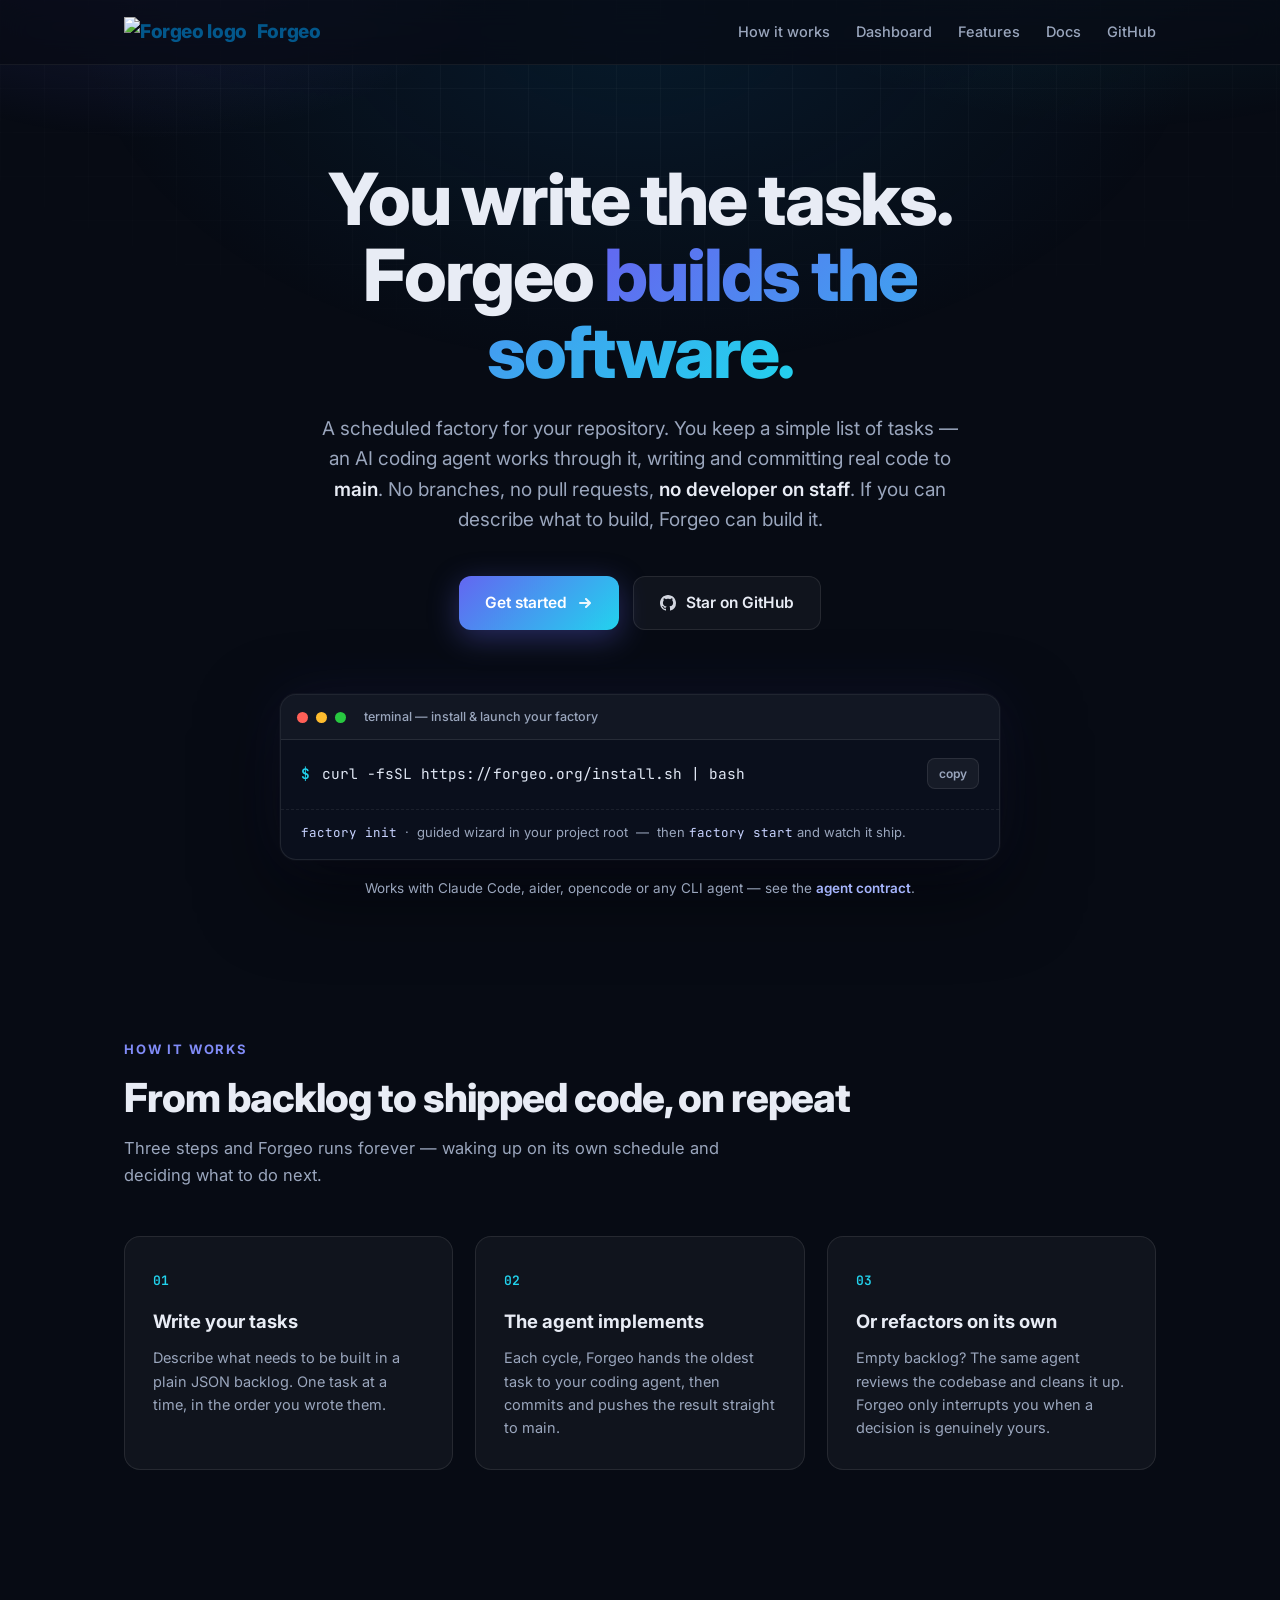
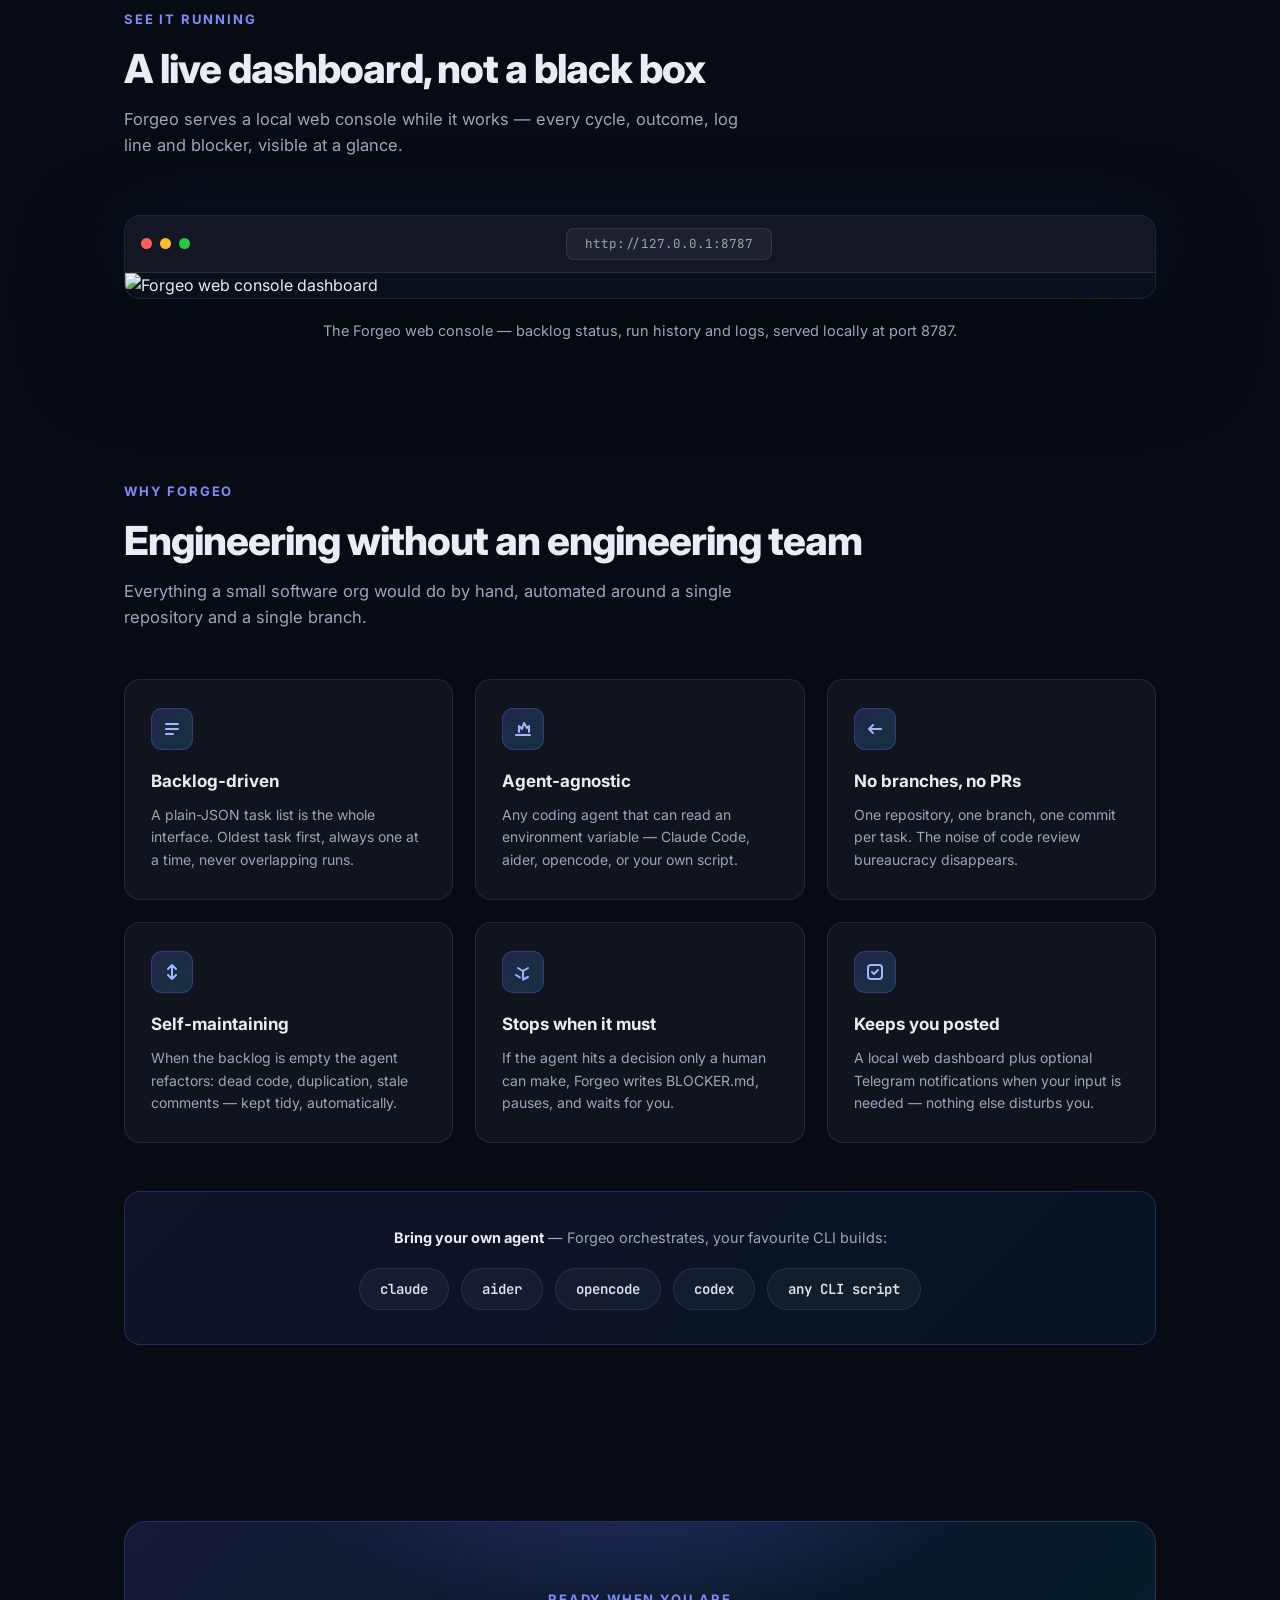
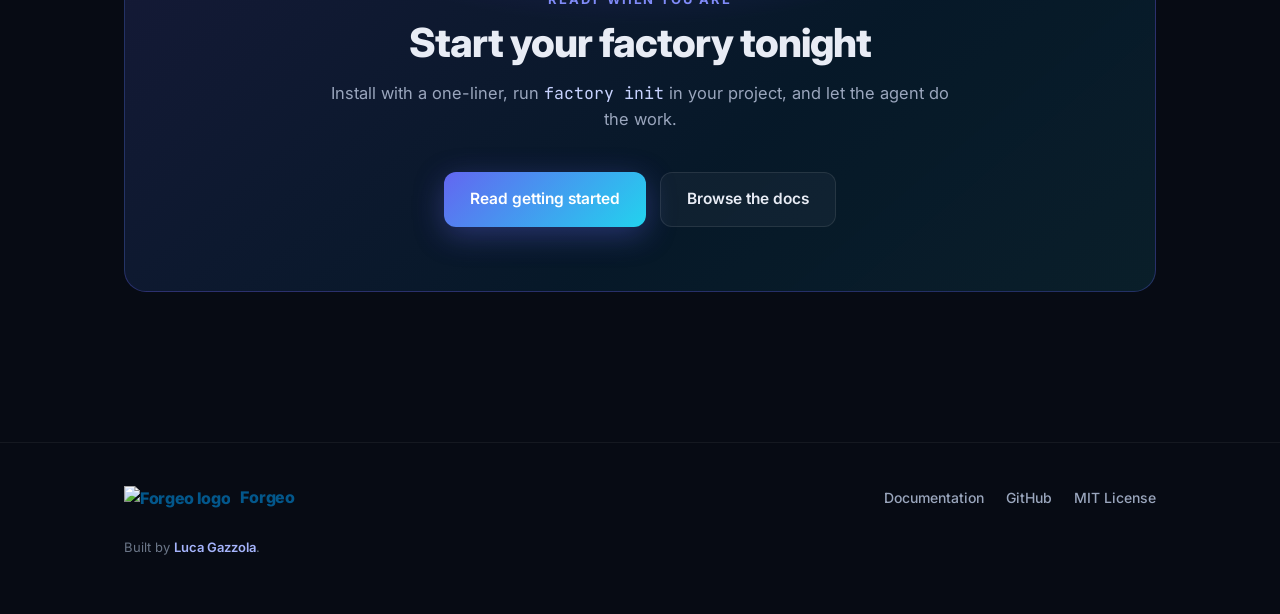
==== www/index.html @ 5b45e640 "www: Add landing page, move docs under /docs/" ====
<!doctype html>
<html lang="en">
<head>
<meta charset="utf-8">
<meta name="viewport" content="width=device-width,initial-scale=1">
<title>Forgeo — The autonomous software factory</title>
<meta name="description" content="Forgeo is an autonomous software factory: write your tasks, and an AI coding agent builds, commits, and ships your software — no development team required.">
<meta property="og:title" content="Forgeo — The autonomous software factory">
<meta property="og:description" content="Turn a backlog into shipped software. An AI agent does the building; Forgeo does the managing. No development team required.">
<meta property="og:type" content="website">
<meta property="og:image" content="/img/console.png">
<link rel="icon" href="/img/logo.png">
<link rel="preconnect" href="https://fonts.googleapis.com">
<link rel="preconnect" href="https://fonts.gstatic.com" crossorigin>
<link href="https://fonts.googleapis.com/css2?family=Inter:wght@400;500;600;700;800&family=JetBrains+Mono:wght@400;600&display=swap" rel="stylesheet">
<style>
  :root {
    --bg: #070b14;
    --bg-soft: #0b1120;
    --panel: rgba(255, 255, 255, 0.04);
    --panel-border: rgba(255, 255, 255, 0.09);
    --text: #e8ecf5;
    --muted: #9aa6bd;
    --accent: #6366f1;
    --accent-2: #22d3ee;
    --accent-3: #085688;
    --gradient: linear-gradient(135deg, #6366f1 0%, #22d3ee 100%);
    --radius: 16px;
    --font: "Inter", -apple-system, "Segoe UI", Roboto, Helvetica, Arial, sans-serif;
    --mono: "JetBrains Mono", ui-monospace, SFMono-Regular, Menlo, Consolas, monospace;
  }
  * { margin: 0; padding: 0; box-sizing: border-box; }
  html { scroll-behavior: smooth; }
  body {
    font-family: var(--font);
    background: var(--bg);
    color: var(--text);
    line-height: 1.6;
    -webkit-font-smoothing: antialiased;
    overflow-x: hidden;
  }
  a { color: inherit; text-decoration: none; }
  .wrap { max-width: 1080px; margin: 0 auto; padding: 0 24px; }

  /* ---------- background ---------- */
  .bg-fixed { position: fixed; inset: 0; z-index: -2; background: var(--bg); }
  .bg-glow { position: fixed; inset: -20% -10% auto; z-index: -1; height: 900px; pointer-events: none;
    background:
      radial-gradient(600px 380px at 18% 8%, rgba(99, 102, 241, 0.22), transparent 65%),
      radial-gradient(700px 420px at 82% 4%, rgba(34, 211, 238, 0.13), transparent 65%),
      radial-gradient(800px 500px at 50% 22%, rgba(8, 86, 136, 0.20), transparent 70%);
  }
  .bg-grid { position: fixed; inset: 0; z-index: -1; pointer-events: none;
    background-image:
      linear-gradient(rgba(255,255,255,0.028) 1px, transparent 1px),
      linear-gradient(90deg, rgba(255,255,255,0.028) 1px, transparent 1px);
    background-size: 44px 44px;
    mask-image: radial-gradient(ellipse 90% 55% at 50% 0%, black 35%, transparent 75%);
  }

  /* ---------- nav ---------- */
  nav { position: sticky; top: 0; z-index: 50; backdrop-filter: blur(14px);
    background: rgba(7, 11, 20, 0.72); border-bottom: 1px solid rgba(255,255,255,0.06); }
  .nav-inner { display: flex; align-items: center; gap: 32px; height: 64px; }
  .brand { display: flex; align-items: center; gap: 10px; font-weight: 800; font-size: 19px; letter-spacing: -0.02em; color: #03578b; }
  .brand .logo { height: 30px; width: auto; display: block; }
  .nav-links { display: flex; gap: 26px; margin-left: auto; }
  .nav-links a { color: var(--muted); font-size: 14.5px; font-weight: 500; transition: color .18s; }
  .nav-links a:hover { color: var(--text); }

  /* ---------- hero ---------- */
  header.hero { padding: 96px 0 40px; text-align: center; }
  h1 { margin: 0 auto; max-width: 860px; font-size: clamp(40px, 6.4vw, 72px); font-weight: 800;
    line-height: 1.06; letter-spacing: -0.03em; }
  .grad { background: var(--gradient); -webkit-background-clip: text; background-clip: text; color: transparent; }
  .lead { margin: 24px auto 0; max-width: 640px; font-size: clamp(16px, 2vw, 19px); color: var(--muted); }
  .lead strong { color: var(--text); font-weight: 600; }
  .cta { margin-top: 40px; display: flex; gap: 14px; justify-content: center; flex-wrap: wrap; }
  .btn { display: inline-flex; align-items: center; gap: 10px; padding: 14px 26px; border-radius: 12px;
    font-size: 15.5px; font-weight: 600; transition: transform .15s, box-shadow .2s, background .2s; }
  .btn-primary { background: var(--gradient); color: #fff; box-shadow: 0 8px 30px rgba(99,102,241,0.35); }
  .btn-primary:hover { transform: translateY(-2px); box-shadow: 0 12px 40px rgba(99,102,241,0.5); }
  .btn-secondary { background: var(--panel); border: 1px solid var(--panel-border); color: var(--text); }
  .btn-secondary:hover { transform: translateY(-2px); background: rgba(255,255,255,0.07); }
  .btn svg { opacity: 0.9; }

  /* ---------- install box ---------- */
  .install { margin: 64px auto 0; max-width: 720px; text-align: left; }
  .term { border-radius: var(--radius); border: 1px solid var(--panel-border); overflow: hidden;
    background: #0a0f1c; box-shadow: 0 30px 80px rgba(0,0,0,0.55), 0 0 0 1px rgba(255,255,255,0.03), 0 0 60px rgba(99,102,241,0.10); }
  .term-bar { display: flex; align-items: center; gap: 8px; padding: 12px 16px; background: rgba(255,255,255,0.03);
    border-bottom: 1px solid var(--panel-border); }
  .dot-x { width: 11px; height: 11px; border-radius: 50%; background: #ff5f57; }
  .dot-y { width: 11px; height: 11px; border-radius: 50%; background: #febc2e; }
  .dot-z { width: 11px; height: 11px; border-radius: 50%; background: #28c840; }
  .term-title { margin-left: 10px; font-size: 12.5px; color: var(--muted); font-weight: 500; }
  .term-body { padding: 18px 20px 20px; }
  .cmd { display: flex; align-items: center; gap: 12px; font-family: var(--mono); font-size: 14.5px; }
  .cmd .prompt { color: var(--accent-2); font-weight: 600; flex: none; }
  .cmd .text { color: #dfe6f3; word-break: break-all; }
  .copy { margin-left: auto; flex: none; border: 1px solid var(--panel-border); background: rgba(255,255,255,0.05);
    color: var(--muted); border-radius: 8px; padding: 7px 11px; cursor: pointer; font-size: 12px; font-weight: 600;
    font-family: var(--font); transition: all .15s; }
  .copy:hover { color: var(--text); background: rgba(255,255,255,0.1); }
  .copy.ok { color: #34d399; border-color: rgba(52,211,153,0.4); }
  .term-foot { padding: 12px 20px 16px; font-size: 13px; color: var(--muted); border-top: 1px dashed rgba(255,255,255,0.07); }
  .term-foot code { color: #c7d2fe; font-family: var(--mono); font-size: 12.5px; }
  .hint { margin-top: 18px; text-align: center; font-size: 13.5px; color: var(--muted); }
  .hint a { color: #a5b4fc; font-weight: 600; }
  .hint a:hover { text-decoration: underline; }

  /* ---------- sections ---------- */
  section { padding: 96px 0 40px; }
  .eyebrow { font-size: 13px; font-weight: 700; letter-spacing: 0.14em; text-transform: uppercase; color: #818cf8; }
  h2 { margin-top: 14px; font-size: clamp(28px, 4vw, 40px); font-weight: 800; letter-spacing: -0.025em; line-height: 1.15; }
  .sub { margin-top: 14px; max-width: 620px; color: var(--muted); font-size: 16.5px; }

  /* ---------- how it works ---------- */
  .steps { display: grid; grid-template-columns: repeat(3, 1fr); gap: 22px; margin-top: 48px; }
  .step { position: relative; padding: 30px 28px; border-radius: var(--radius); background: var(--panel);
    border: 1px solid var(--panel-border); transition: transform .2s, border-color .2s; }
  .step:hover { transform: translateY(-4px); border-color: rgba(99,102,241,0.4); }
  .step-num { font-family: var(--mono); font-size: 13px; font-weight: 600; color: var(--accent-2); }
  .step h3 { margin-top: 14px; font-size: 18.5px; font-weight: 700; }
  .step p { margin-top: 10px; font-size: 14.5px; color: var(--muted); }

  /* ---------- screenshot ---------- */
  .shot-wrap { margin-top: 56px; }
  .browser { border-radius: var(--radius); border: 1px solid var(--panel-border); overflow: hidden;
    background: #0a0f1c; box-shadow: 0 40px 100px rgba(0,0,0,0.6), 0 0 80px rgba(34,211,238,0.07); }
  .browser-bar { display: flex; align-items: center; gap: 8px; padding: 12px 16px; background: rgba(255,255,255,0.03);
    border-bottom: 1px solid var(--panel-border); }
  .url-pill { margin-left: auto; margin-right: auto; padding: 5px 18px; border-radius: 8px; background: rgba(255,255,255,0.05);
    border: 1px solid var(--panel-border); font-size: 12.5px; color: var(--muted); font-family: var(--mono); }
  .browser img { display: block; width: 100%; height: auto; }
  .shot-caption { margin-top: 20px; text-align: center; color: var(--muted); font-size: 14.5px; }

  /* ---------- features ---------- */
  .feats { display: grid; grid-template-columns: repeat(3, 1fr); gap: 22px; margin-top: 48px; }
  .feat { padding: 28px 26px; border-radius: var(--radius); background: var(--panel); border: 1px solid var(--panel-border);
    transition: transform .2s, border-color .2s; }
  .feat:hover { transform: translateY(-4px); border-color: rgba(34,211,238,0.35); }
  .feat-icon { width: 42px; height: 42px; border-radius: 11px; display: flex; align-items: center; justify-content: center;
    background: linear-gradient(135deg, rgba(99,102,241,0.22), rgba(34,211,238,0.16)); border: 1px solid rgba(99,102,241,0.3); }
  .feat h3 { margin-top: 18px; font-size: 17px; font-weight: 700; }
  .feat p { margin-top: 9px; font-size: 14px; color: var(--muted); }

  /* ---------- agents strip ---------- */
  .agents { margin-top: 48px; padding: 34px 32px; border-radius: var(--radius); text-align: center;
    background: linear-gradient(135deg, rgba(99,102,241,0.10), rgba(8,86,136,0.12));
    border: 1px solid rgba(99,102,241,0.25); }
  .agents p { color: var(--muted); font-size: 14.5px; }
  .agent-chips { display: flex; gap: 12px; justify-content: center; flex-wrap: wrap; margin-top: 18px; }
  .chip { padding: 9px 20px; border-radius: 999px; border: 1px solid var(--panel-border); background: rgba(255,255,255,0.04);
    font-family: var(--mono); font-size: 14px; font-weight: 600; color: #dbe4f5; }

  /* ---------- final cta ---------- */
  .cta-box { margin-top: 40px; padding: 64px 32px; text-align: center; border-radius: 22px;
    background: linear-gradient(140deg, rgba(99,102,241,0.16), rgba(8,86,136,0.18) 60%, rgba(34,211,238,0.10));
    border: 1px solid rgba(99,102,241,0.3); position: relative; overflow: hidden; }
  .cta-box::before { content: ""; position: absolute; inset: 0; pointer-events: none;
    background: radial-gradient(500px 200px at 50% -10%, rgba(99,102,241,0.25), transparent 70%); }
  .cta-box h2 { margin-top: 8px; }
  .cta-box .sub { margin-left: auto; margin-right: auto; }

  /* ---------- footer ---------- */
  footer { margin-top: 110px; border-top: 1px solid rgba(255,255,255,0.06); padding: 42px 0 56px; }
  .foot { display: flex; align-items: center; gap: 24px; flex-wrap: wrap; }
  .foot .brand { font-size: 16px; }
  .foot .brand .logo { height: 24px; }
  .foot-links { display: flex; gap: 22px; margin-left: auto; }
  .foot-links a { color: var(--muted); font-size: 14px; font-weight: 500; }
  .foot-links a:hover { color: var(--text); }
  .foot-note { margin-top: 26px; font-size: 13px; color: #6b7688; }
  .foot-note a { color: #a5b4fc; font-weight: 600; }
  .foot-note a:hover { text-decoration: underline; }

  @media (max-width: 860px) {
    .steps, .feats { grid-template-columns: 1fr; }
    .nav-links { display: none; }
    header.hero { padding-top: 64px; }
    .url-pill { display: none; }
  }
</style>
</head>
<body>
<div class="bg-fixed"></div>
<div class="bg-glow"></div>
<div class="bg-grid"></div>

<nav>
  <div class="wrap nav-inner">
    <a class="brand" href="/">
      <img class="logo" src="/img/logo.png" alt="Forgeo logo">
      Forgeo
    </a>
    <div class="nav-links">
      <a href="#how">How it works</a>
      <a href="#console">Dashboard</a>
      <a href="#features">Features</a>
      <a href="/docs/">Docs</a>
      <a href="https://github.com/lucaGazzola/forgeo">GitHub</a>
    </div>
  </div>
</nav>

<header class="hero">
  <div class="wrap">
    <h1>You write the tasks.<br>Forgeo <span class="grad">builds the software.</span></h1>
    <p class="lead">
      A scheduled factory for your repository. You keep a simple list of tasks —
      an AI coding agent works through it, writing and committing real code to
      <strong>main</strong>. No branches, no pull requests, <strong>no developer on
      staff</strong>. If you can describe what to build, Forgeo can build it.
    </p>
    <div class="cta">
      <a class="btn btn-primary" href="/docs/getting-started/">
        Get started
        <svg width="16" height="16" viewBox="0 0 16 16" fill="none"><path d="M3 8h9M9 4l4 4-4 4" stroke="currentColor" stroke-width="2" stroke-linecap="round" stroke-linejoin="round"/></svg>
      </a>
      <a class="btn btn-secondary" href="https://github.com/lucaGazzola/forgeo">
        <svg width="16" height="16" viewBox="0 0 16 16" fill="currentColor"><path d="M8 0C3.58 0 0 3.58 0 8c0 3.54 2.29 6.53 5.47 7.59.4.07.55-.17.55-.38 0-.19-.01-.82-.01-1.49-2.01.37-2.53-.49-2.69-.94-.09-.23-.48-.94-.82-1.13-.28-.15-.68-.52-.01-.53.63-.01 1.08.58 1.23.82.72 1.21 1.87.87 2.33.66.07-.52.28-.87.51-1.07-1.78-.2-3.64-.89-3.64-3.95 0-.87.31-1.59.82-2.15-.08-.2-.36-1.02.08-2.12 0 0 .67-.21 2.2.82.64-.18 1.32-.27 2-.27.68 0 1.36.09 2 .27 1.53-1.04 2.2-.82 2.2-.82.44 1.1.16 1.92.08 2.12.51.56.82 1.27.82 2.15 0 3.07-1.87 3.75-3.65 3.95.29.25.54.73.54 1.48 0 1.07-.01 1.93-.01 2.2 0 .21.15.46.55.38A8.01 8.01 0 0 0 16 8c0-4.42-3.58-8-8-8Z"/></svg>
        Star on GitHub
      </a>
    </div>

    <div class="install">
      <div class="term">
        <div class="term-bar">
          <span class="dot-x"></span><span class="dot-y"></span><span class="dot-z"></span>
          <span class="term-title">terminal — install &amp; launch your factory</span>
        </div>
        <div class="term-body">
          <div class="cmd">
            <span class="prompt">$</span>
            <span class="text">curl -fsSL https://forgeo.org/install.sh | bash</span>
            <button class="copy" data-copy="curl -fsSL https://forgeo.org/install.sh | bash">copy</button>
          </div>
        </div>
        <div class="term-foot">
          <code>factory init</code> &nbsp;·&nbsp; guided wizard in your project root &nbsp;—&nbsp; then <code>factory start</code> and watch it ship.
        </div>
      </div>
      <p class="hint">Works with Claude Code, aider, opencode or any CLI agent — see the <a href="/docs/agent-contract/">agent contract</a>.</p>
    </div>
  </div>
</header>

<section id="how">
  <div class="wrap">
    <span class="eyebrow">How it works</span>
    <h2>From backlog to shipped code, on repeat</h2>
    <p class="sub">Three steps and Forgeo runs forever — waking up on its own schedule and deciding what to do next.</p>
    <div class="steps">
      <div class="step">
        <span class="step-num">01</span>
        <h3>Write your tasks</h3>
        <p>Describe what needs to be built in a plain JSON backlog. One task at a time, in the order you wrote them.</p>
      </div>
      <div class="step">
        <span class="step-num">02</span>
        <h3>The agent implements</h3>
        <p>Each cycle, Forgeo hands the oldest task to your coding agent, then commits and pushes the result straight to main.</p>
      </div>
      <div class="step">
        <span class="step-num">03</span>
        <h3>Or refactors on its own</h3>
        <p>Empty backlog? The same agent reviews the codebase and cleans it up. Forgeo only interrupts you when a decision is genuinely yours.</p>
      </div>
    </div>
  </div>
</section>

<section id="console">
  <div class="wrap">
    <span class="eyebrow">See it running</span>
    <h2>A live dashboard, not a black box</h2>
    <p class="sub">Forgeo serves a local web console while it works — every cycle, outcome, log line and blocker, visible at a glance.</p>
    <div class="shot-wrap">
      <div class="browser">
        <div class="browser-bar">
          <span class="dot-x"></span><span class="dot-y"></span><span class="dot-z"></span>
          <span class="url-pill">http://127.0.0.1:8787</span>
        </div>
        <img src="/img/console.png" alt="Forgeo web console dashboard">
      </div>
      <p class="shot-caption">The Forgeo web console — backlog status, run history and logs, served locally at port 8787.</p>
    </div>
  </div>
</section>

<section id="features">
  <div class="wrap">
    <span class="eyebrow">Why Forgeo</span>
    <h2>Engineering without an engineering team</h2>
    <p class="sub">Everything a small software org would do by hand, automated around a single repository and a single branch.</p>
    <div class="feats">
      <div class="feat">
        <div class="feat-icon">
          <svg width="20" height="20" viewBox="0 0 20 20" fill="none"><path d="M4 5h12M4 10h12M4 15h7" stroke="#a5b4fc" stroke-width="2" stroke-linecap="round"/></svg>
        </div>
        <h3>Backlog-driven</h3>
        <p>A plain-JSON task list is the whole interface. Oldest task first, always one at a time, never overlapping runs.</p>
      </div>
      <div class="feat">
        <div class="feat-icon">
          <svg width="20" height="20" viewBox="0 0 20 20" fill="none"><path d="M3 16h14M6 13V7l3 3 2-6 3 5 2-2v6" stroke="#a5b4fc" stroke-width="2" stroke-linecap="round" stroke-linejoin="round"/></svg>
        </div>
        <h3>Agent-agnostic</h3>
        <p>Any coding agent that can read an environment variable — Claude Code, aider, opencode, or your own script.</p>
      </div>
      <div class="feat">
        <div class="feat-icon">
          <svg width="20" height="20" viewBox="0 0 20 20" fill="none"><path d="M4 10h12M4 10l4-4M4 10l4 4" stroke="#a5b4fc" stroke-width="2" stroke-linecap="round" stroke-linejoin="round"/></svg>
        </div>
        <h3>No branches, no PRs</h3>
        <p>One repository, one branch, one commit per task. The noise of code review bureaucracy disappears.</p>
      </div>
      <div class="feat">
        <div class="feat-icon">
          <svg width="20" height="20" viewBox="0 0 20 20" fill="none"><path d="M10 3v14M10 3L6 7M10 3l4 4M10 17l-4-4M10 17l4-4" stroke="#a5b4fc" stroke-width="2" stroke-linecap="round" stroke-linejoin="round"/></svg>
        </div>
        <h3>Self-maintaining</h3>
        <p>When the backlog is empty the agent refactors: dead code, duplication, stale comments — kept tidy, automatically.</p>
      </div>
      <div class="feat">
        <div class="feat-icon">
          <svg width="20" height="20" viewBox="0 0 20 20" fill="none"><path d="M10 9l5-3M10 9v7M10 9 5 6M3 13l4 2.5M10 17.5 15 15" stroke="#a5b4fc" stroke-width="2" stroke-linecap="round" stroke-linejoin="round"/></svg>
        </div>
        <h3>Stops when it must</h3>
        <p>If the agent hits a decision only a human can make, Forgeo writes BLOCKER.md, pauses, and waits for you.</p>
      </div>
      <div class="feat">
        <div class="feat-icon">
          <svg width="20" height="20" viewBox="0 0 20 20" fill="none"><rect x="3" y="3" width="14" height="14" rx="3" stroke="#a5b4fc" stroke-width="2"/><path d="M7 10l2 2 4-4" stroke="#a5b4fc" stroke-width="2" stroke-linecap="round" stroke-linejoin="round"/></svg>
        </div>
        <h3>Keeps you posted</h3>
        <p>A local web dashboard plus optional Telegram notifications when your input is needed — nothing else disturbs you.</p>
      </div>
    </div>

    <div class="agents">
      <p><strong style="color:var(--text)">Bring your own agent</strong> — Forgeo orchestrates, your favourite CLI builds:</p>
      <div class="agent-chips">
        <span class="chip">claude</span>
        <span class="chip">aider</span>
        <span class="chip">opencode</span>
        <span class="chip">codex</span>
        <span class="chip">any CLI script</span>
      </div>
    </div>
  </div>
</section>

<section>
  <div class="wrap">
    <div class="cta-box">
      <span class="eyebrow">Ready when you are</span>
      <h2>Start your factory tonight</h2>
      <p class="sub">Install with a one-liner, run <code style="font-family:var(--mono);color:#c7d2fe">factory init</code> in your project, and let the agent do the work.</p>
      <div class="cta">
        <a class="btn btn-primary" href="/docs/getting-started/">Read getting started</a>
        <a class="btn btn-secondary" href="/docs/">Browse the docs</a>
      </div>
    </div>
  </div>
</section>

<footer>
  <div class="wrap">
    <div class="foot">
      <a class="brand" href="/">
        <img class="logo" src="/img/logo.png" alt="Forgeo logo">
        Forgeo
      </a>
      <div class="foot-links">
        <a href="/docs/">Documentation</a>
        <a href="https://github.com/lucaGazzola/forgeo">GitHub</a>
        <a href="https://github.com/lucaGazzola/forgeo/blob/main/LICENSE">MIT License</a>
      </div>
    </div>
    <p class="foot-note">Built by <a href="https://github.com/lucaGazzola">Luca Gazzola</a>.</p>
  </div>
</footer>

<script>
  document.querySelectorAll(".copy").forEach(function (btn) {
    btn.addEventListener("click", function () {
      var text = btn.getAttribute("data-copy");
      navigator.clipboard.writeText(text).then(function () {
        btn.textContent = "copied";
        btn.classList.add("ok");
        setTimeout(function () { btn.textContent = "copy"; btn.classList.remove("ok"); }, 1800);
      });
    });
  });
</script>
</body>
</html>
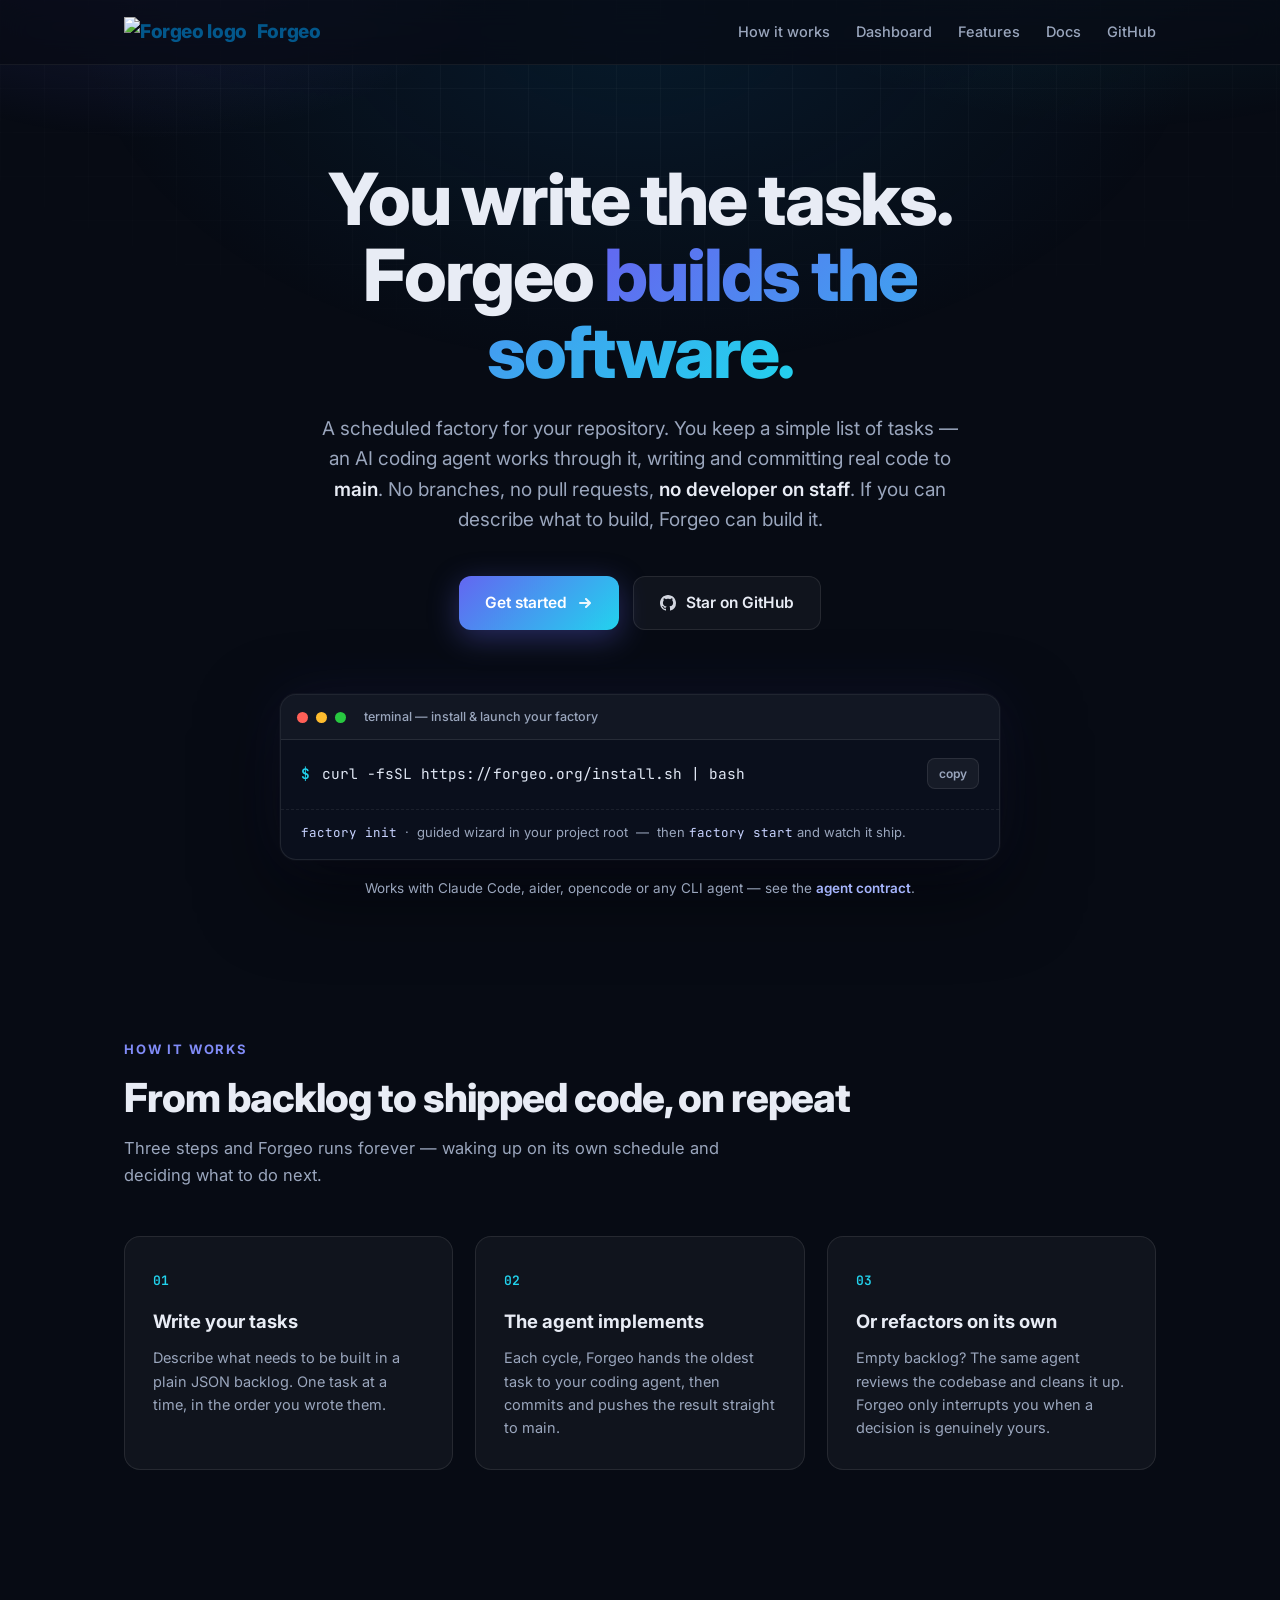
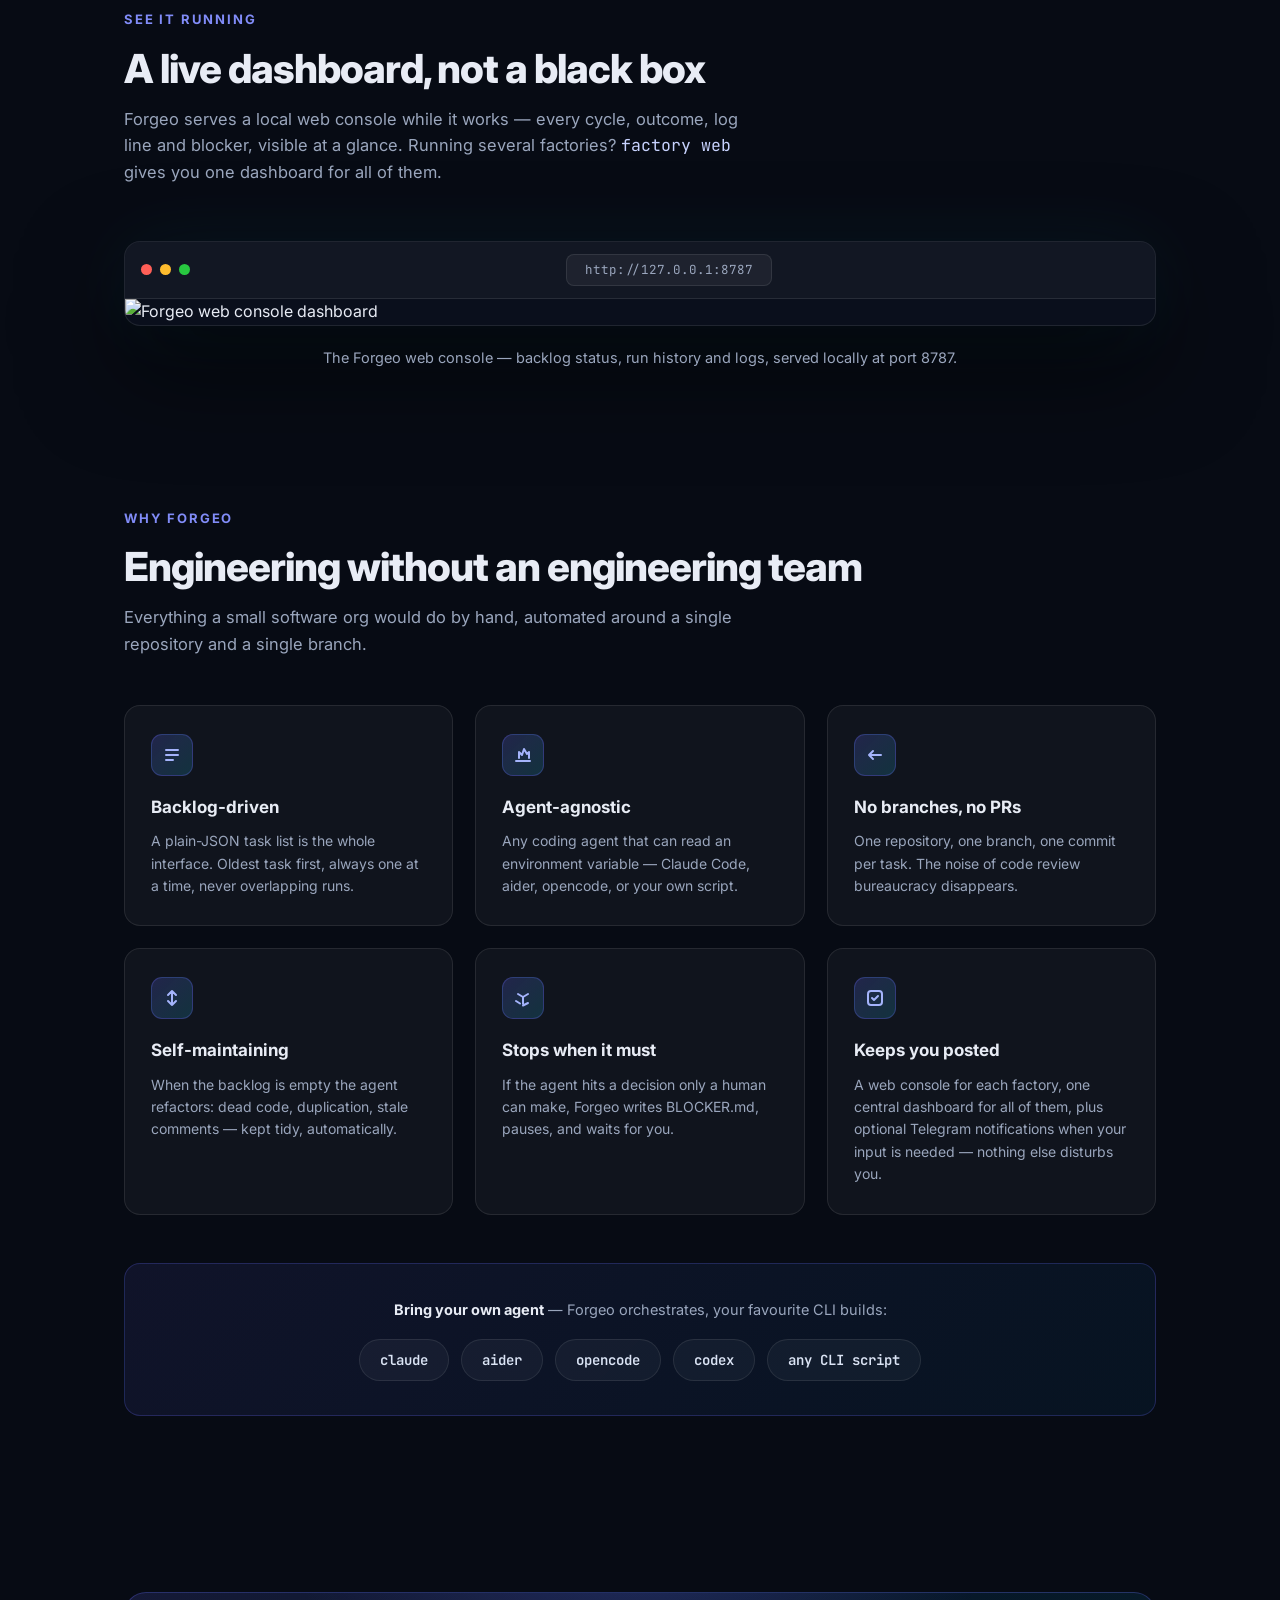
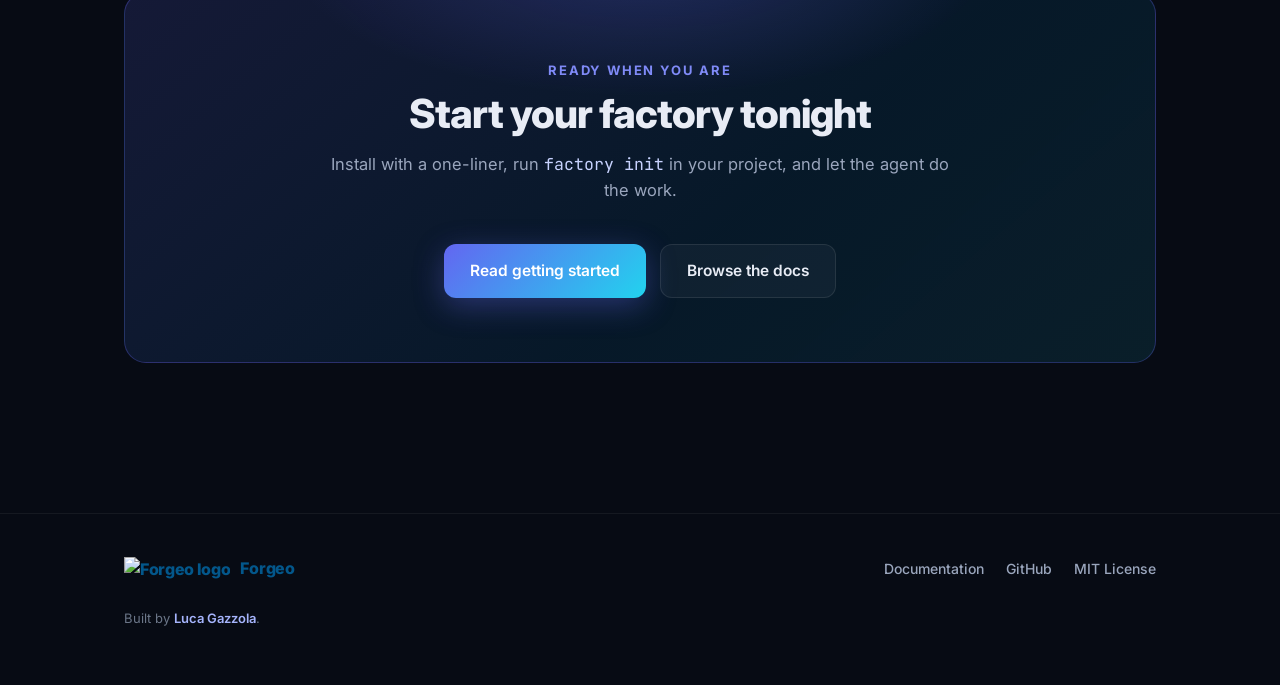
==== commit 35229cc8: "factory: Central multi-instance web dashboard (`factory web`) (#SELF-025)" ====
--- a/www/index.html
+++ b/www/index.html
@@ -275,7 +275,7 @@
   <div class="wrap">
     <span class="eyebrow">See it running</span>
     <h2>A live dashboard, not a black box</h2>
-    <p class="sub">Forgeo serves a local web console while it works — every cycle, outcome, log line and blocker, visible at a glance.</p>
+    <p class="sub">Forgeo serves a local web console while it works — every cycle, outcome, log line and blocker, visible at a glance. Running several factories? <code style="font-family:var(--mono);color:#c7d2fe">factory web</code> gives you one dashboard for all of them.</p>
     <div class="shot-wrap">
       <div class="browser">
         <div class="browser-bar">
@@ -335,7 +335,7 @@
           <svg width="20" height="20" viewBox="0 0 20 20" fill="none"><rect x="3" y="3" width="14" height="14" rx="3" stroke="#a5b4fc" stroke-width="2"/><path d="M7 10l2 2 4-4" stroke="#a5b4fc" stroke-width="2" stroke-linecap="round" stroke-linejoin="round"/></svg>
         </div>
         <h3>Keeps you posted</h3>
-        <p>A local web dashboard plus optional Telegram notifications when your input is needed — nothing else disturbs you.</p>
+        <p>A web console for each factory, one central dashboard for all of them, plus optional Telegram notifications when your input is needed — nothing else disturbs you.</p>
       </div>
     </div>
 
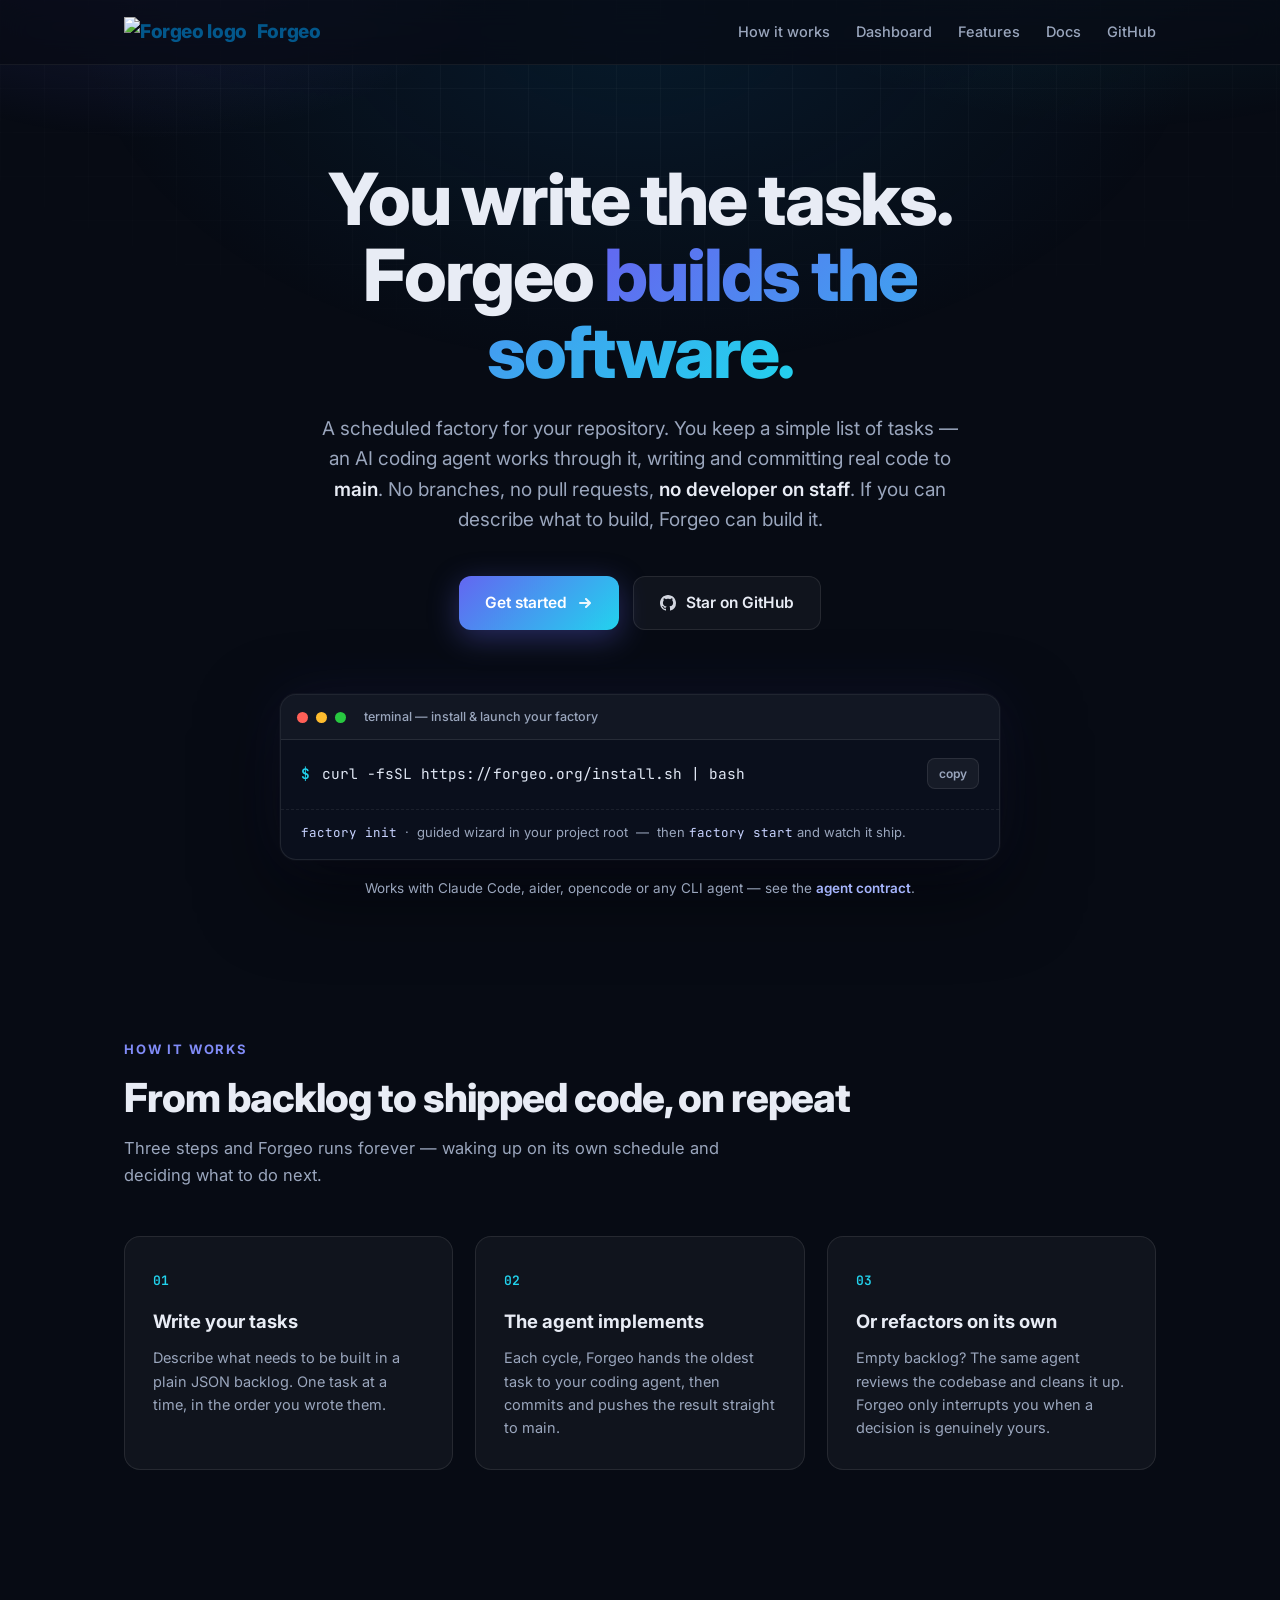
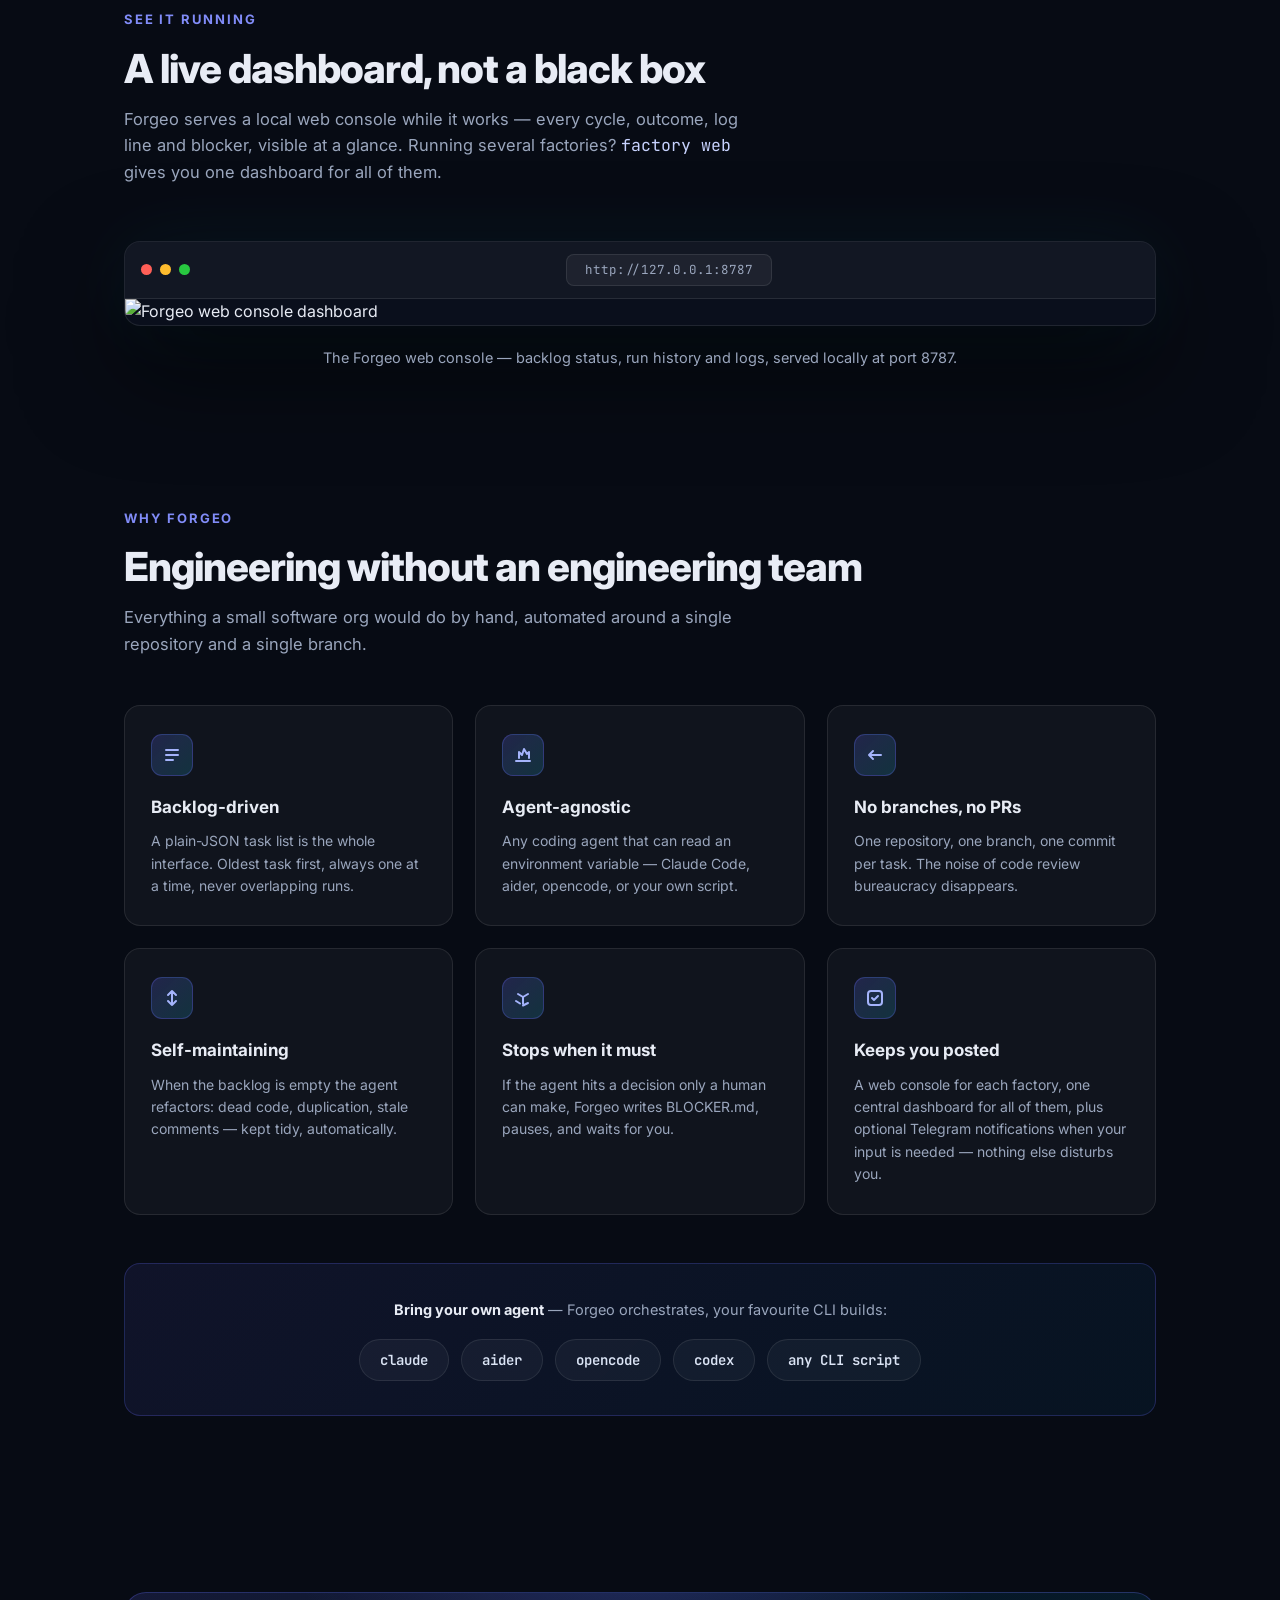
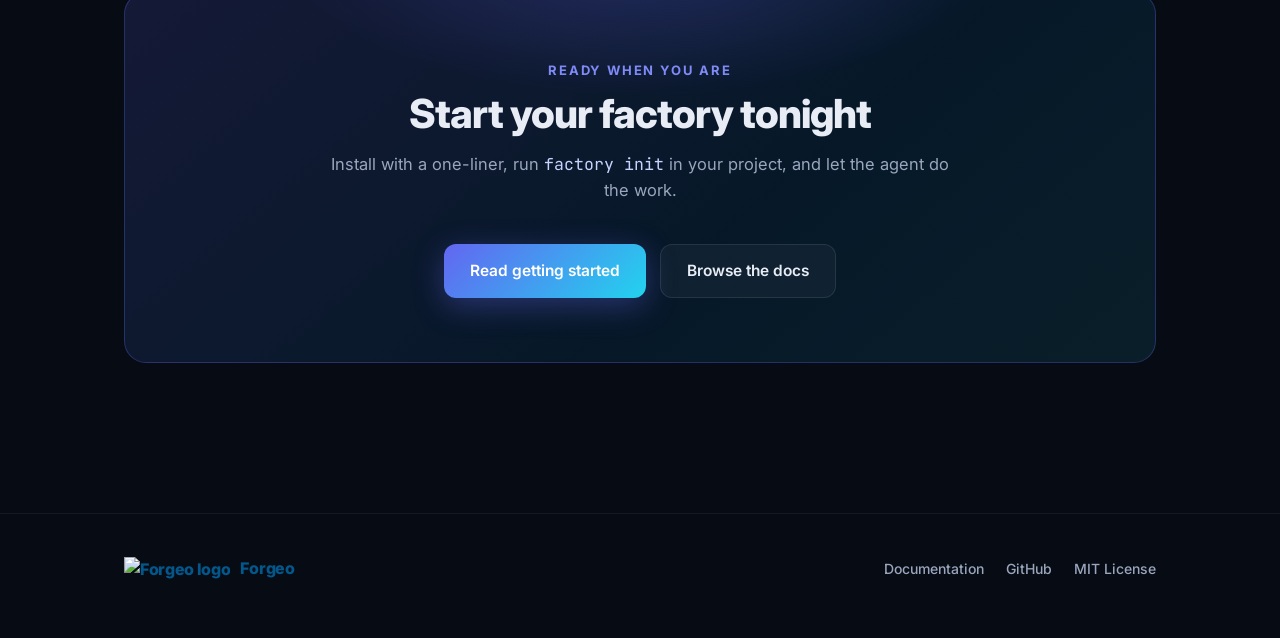
==== commit 6057da79: "removed footer" ====
--- a/www/index.html
+++ b/www/index.html
@@ -379,7 +379,6 @@
         <a href="https://github.com/lucaGazzola/forgeo/blob/main/LICENSE">MIT License</a>
       </div>
     </div>
-    <p class="foot-note">Built by <a href="https://github.com/lucaGazzola">Luca Gazzola</a>.</p>
   </div>
 </footer>
 
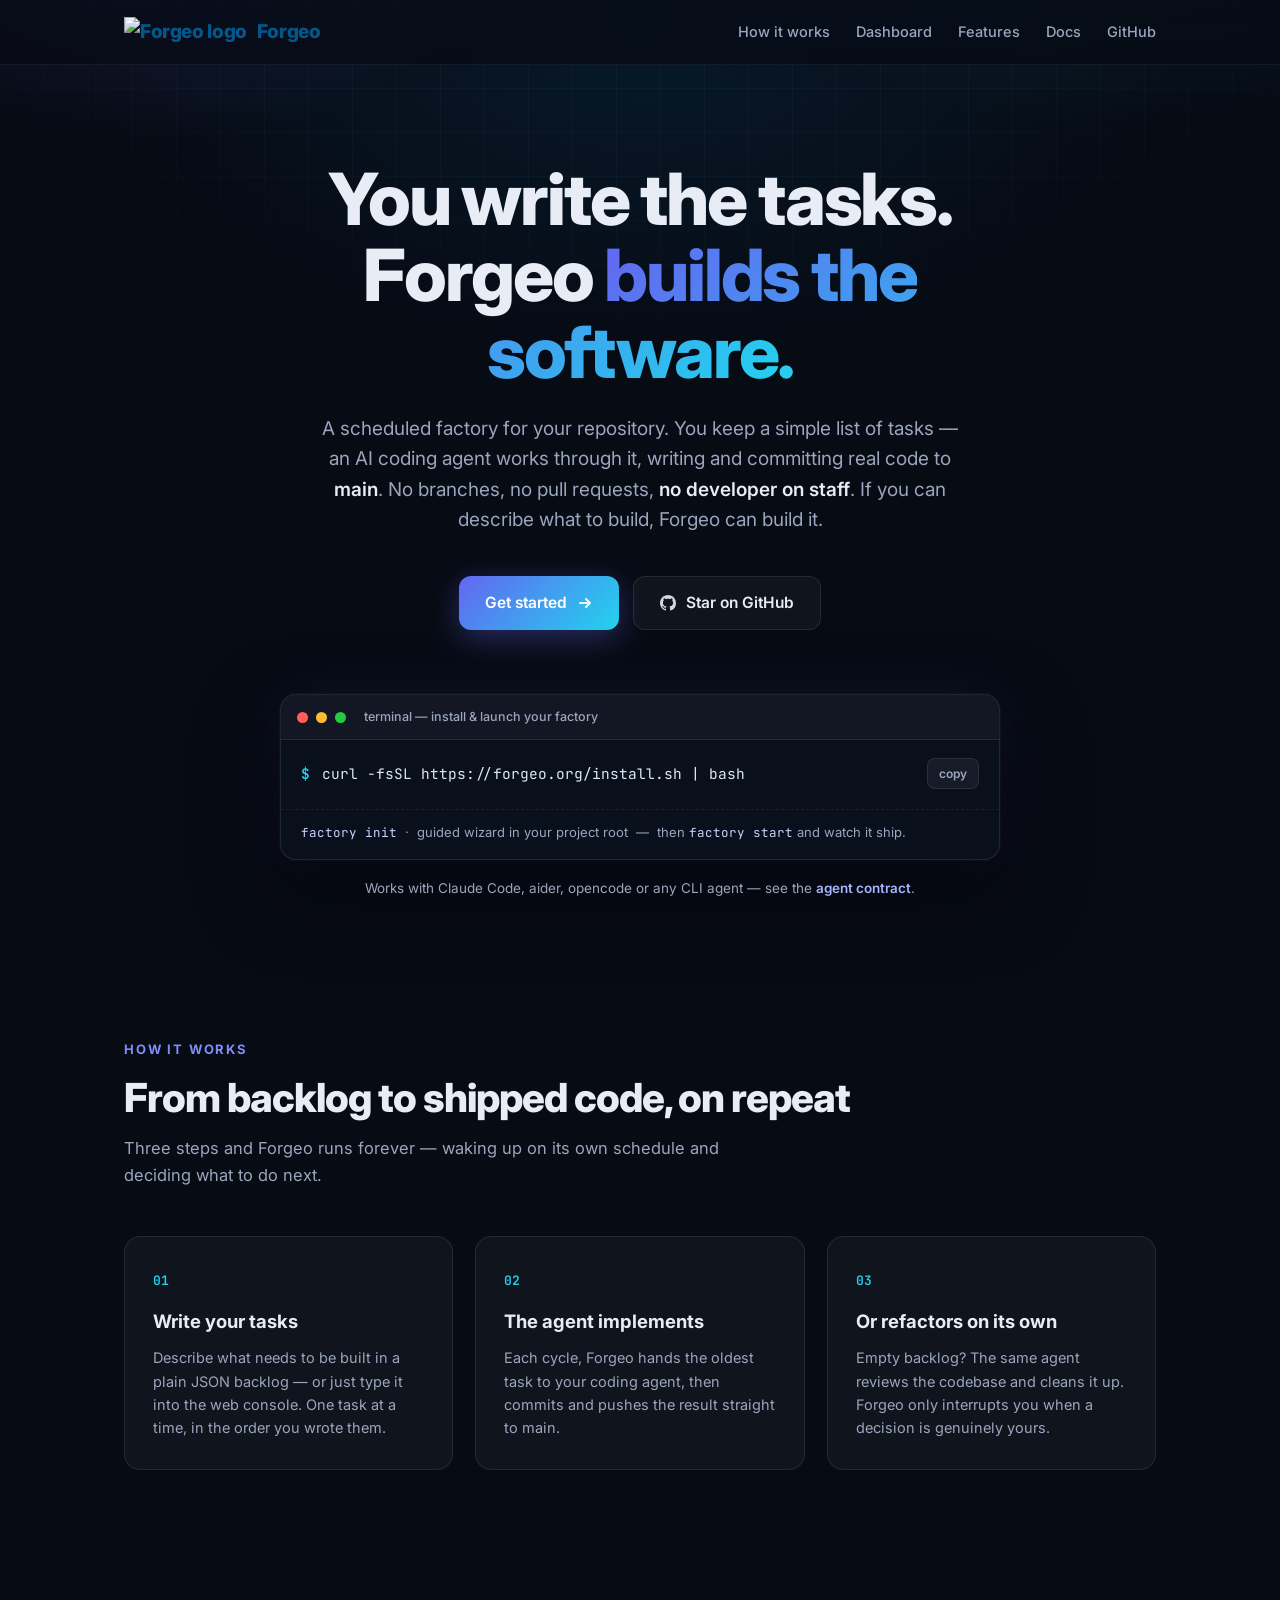
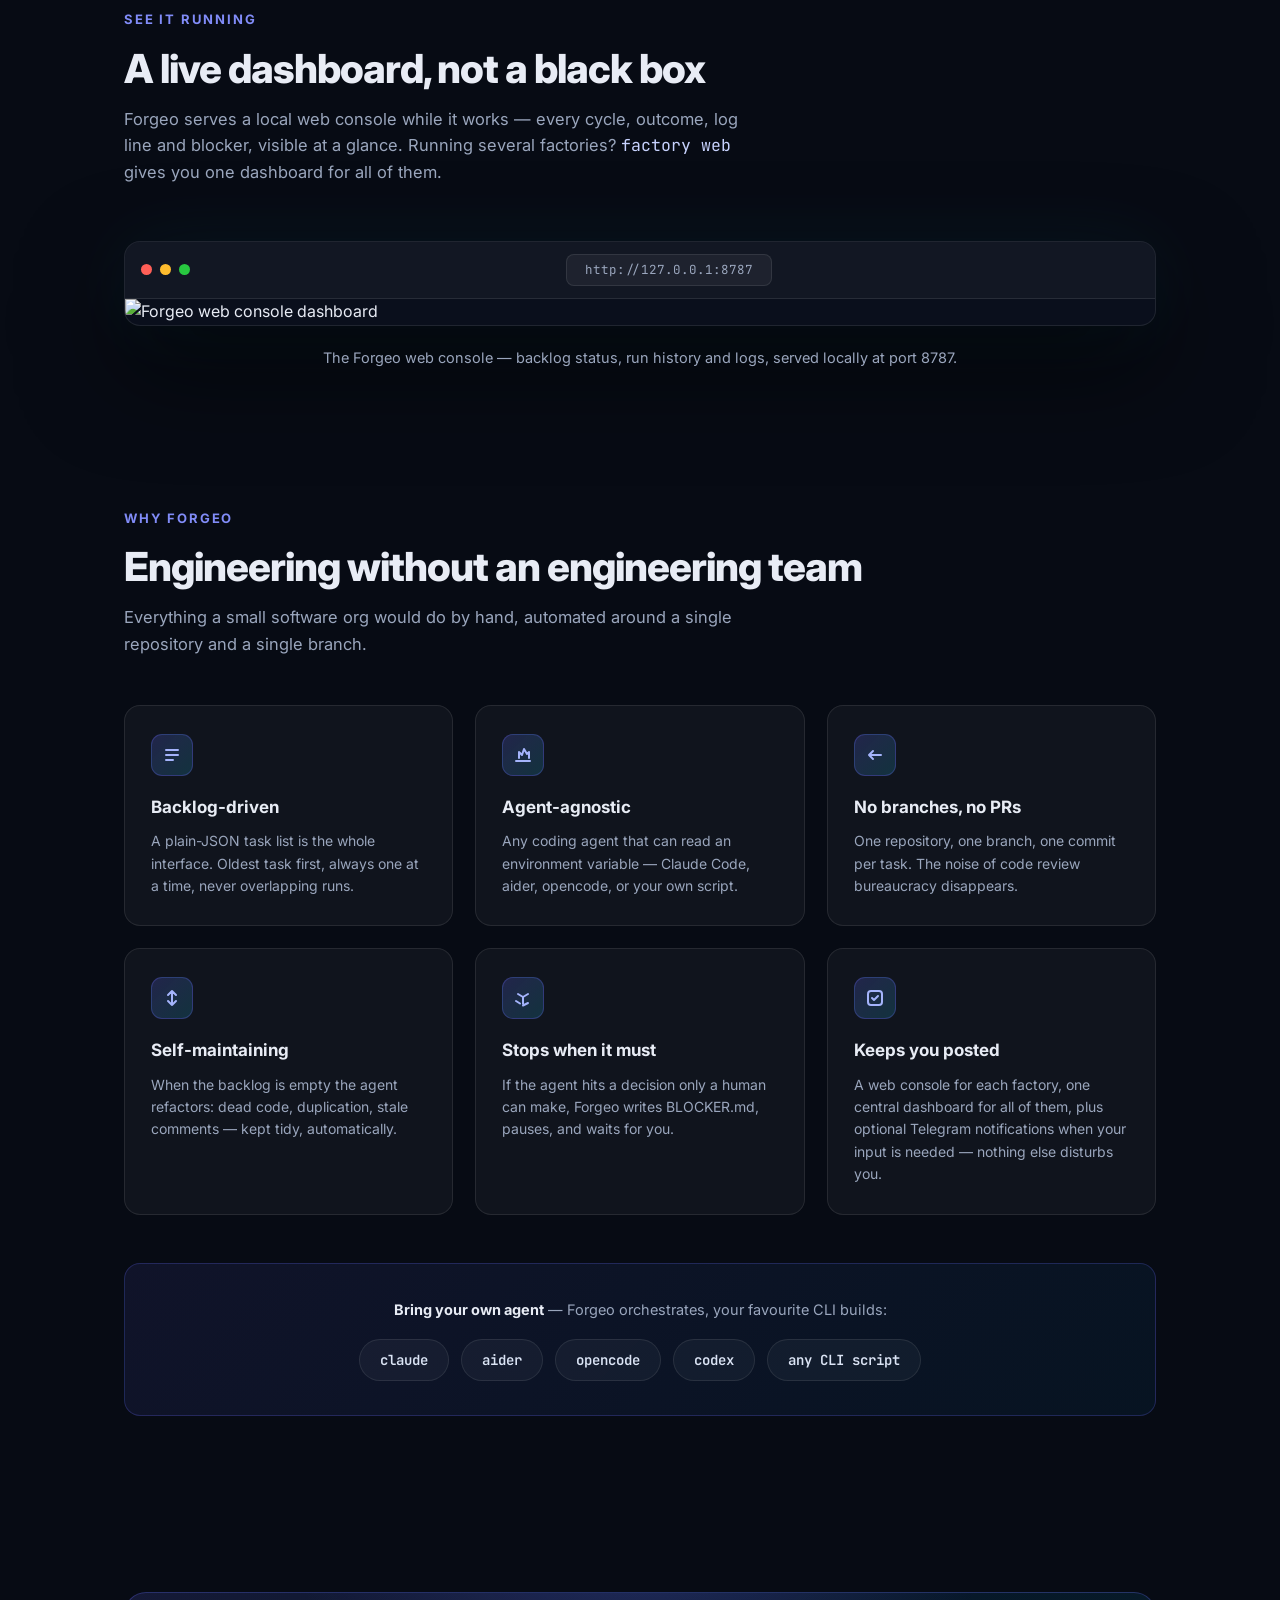
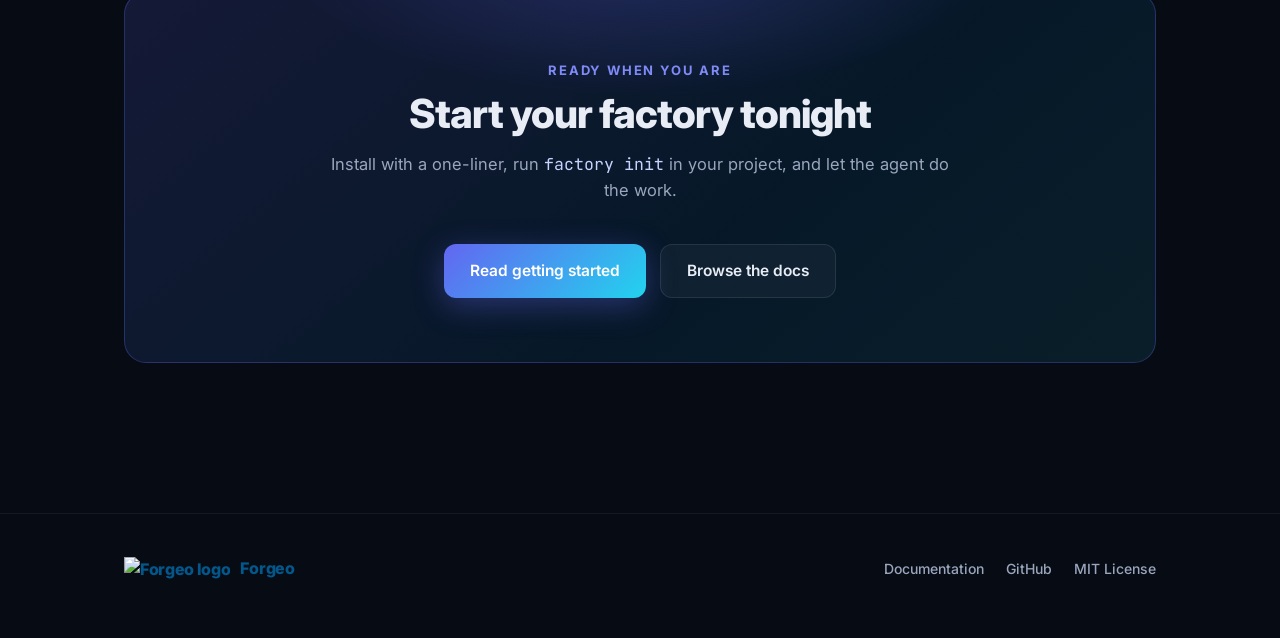
==== commit e2cafbbd: "factory: Let the web console create new backlog tasks (#SELF-027)" ====
--- a/www/index.html
+++ b/www/index.html
@@ -255,7 +255,7 @@
       <div class="step">
         <span class="step-num">01</span>
         <h3>Write your tasks</h3>
-        <p>Describe what needs to be built in a plain JSON backlog. One task at a time, in the order you wrote them.</p>
+        <p>Describe what needs to be built in a plain JSON backlog — or just type it into the web console. One task at a time, in the order you wrote them.</p>
       </div>
       <div class="step">
         <span class="step-num">02</span>
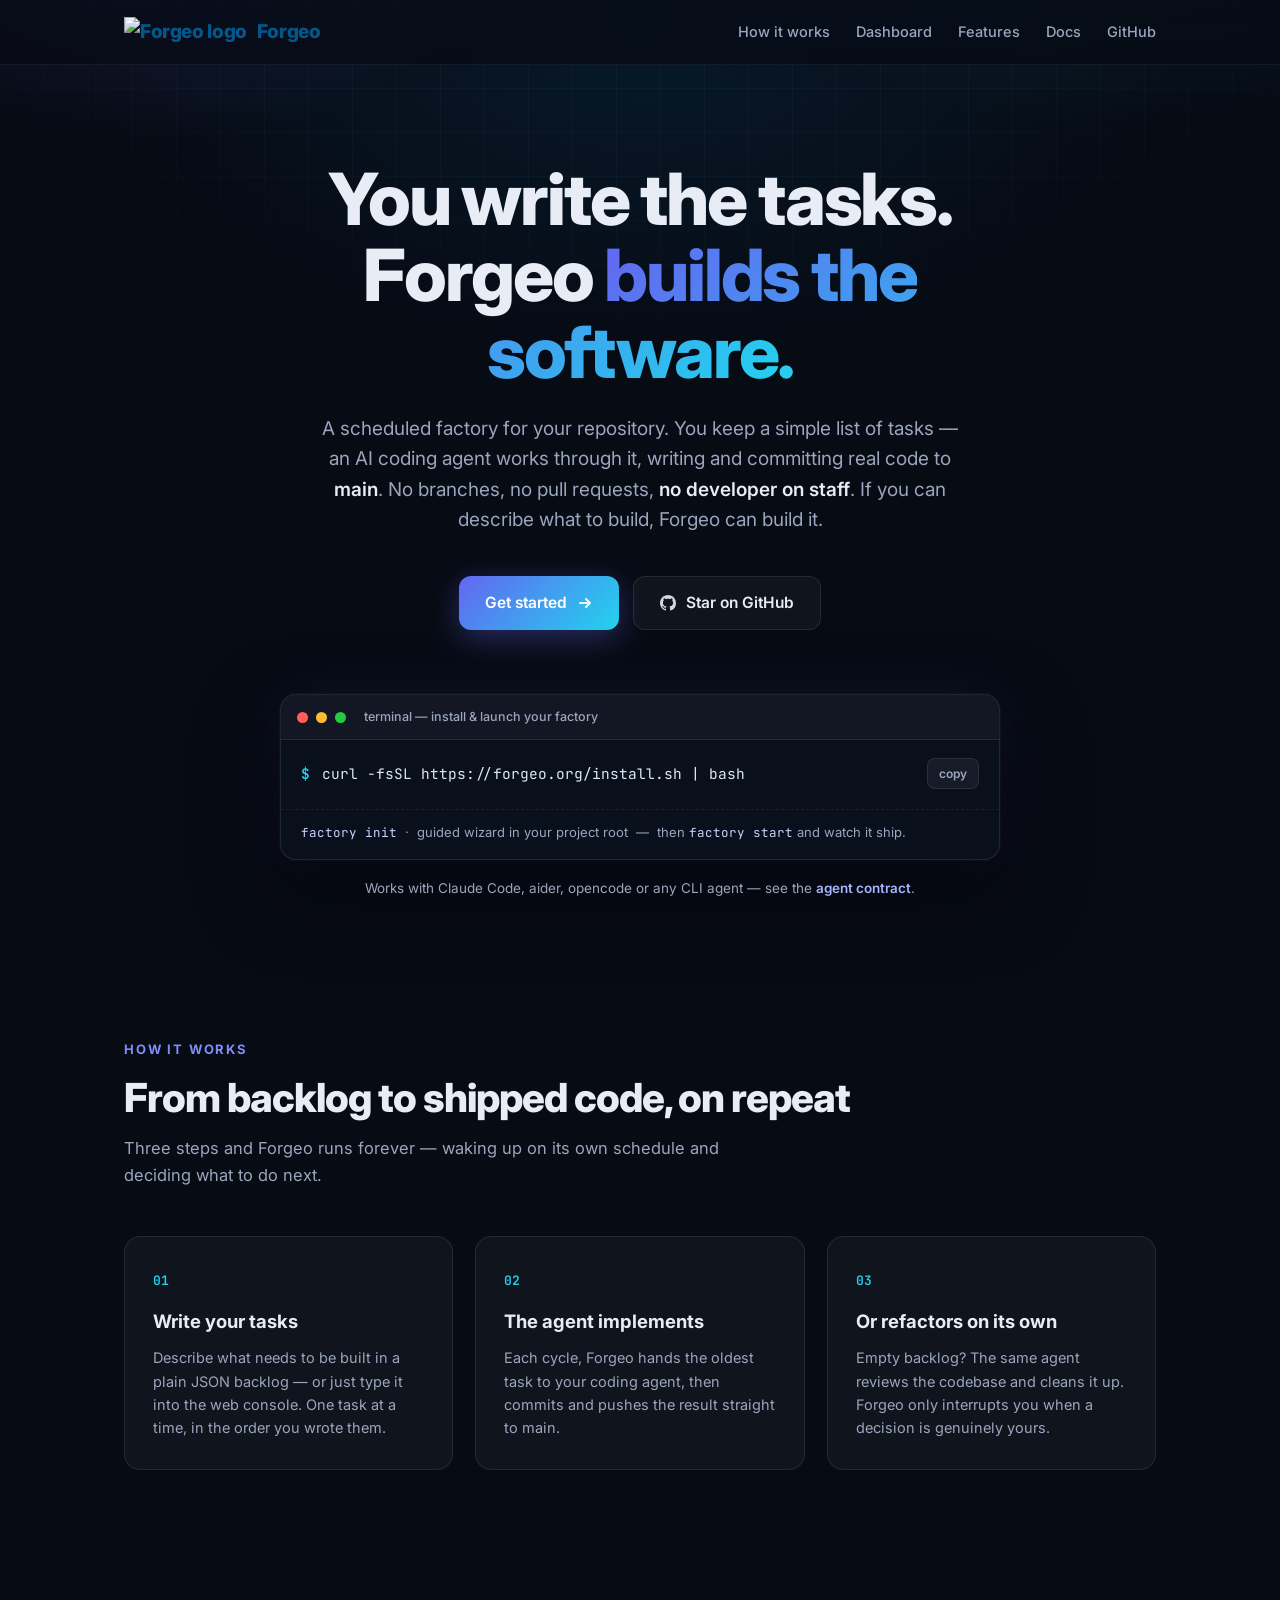
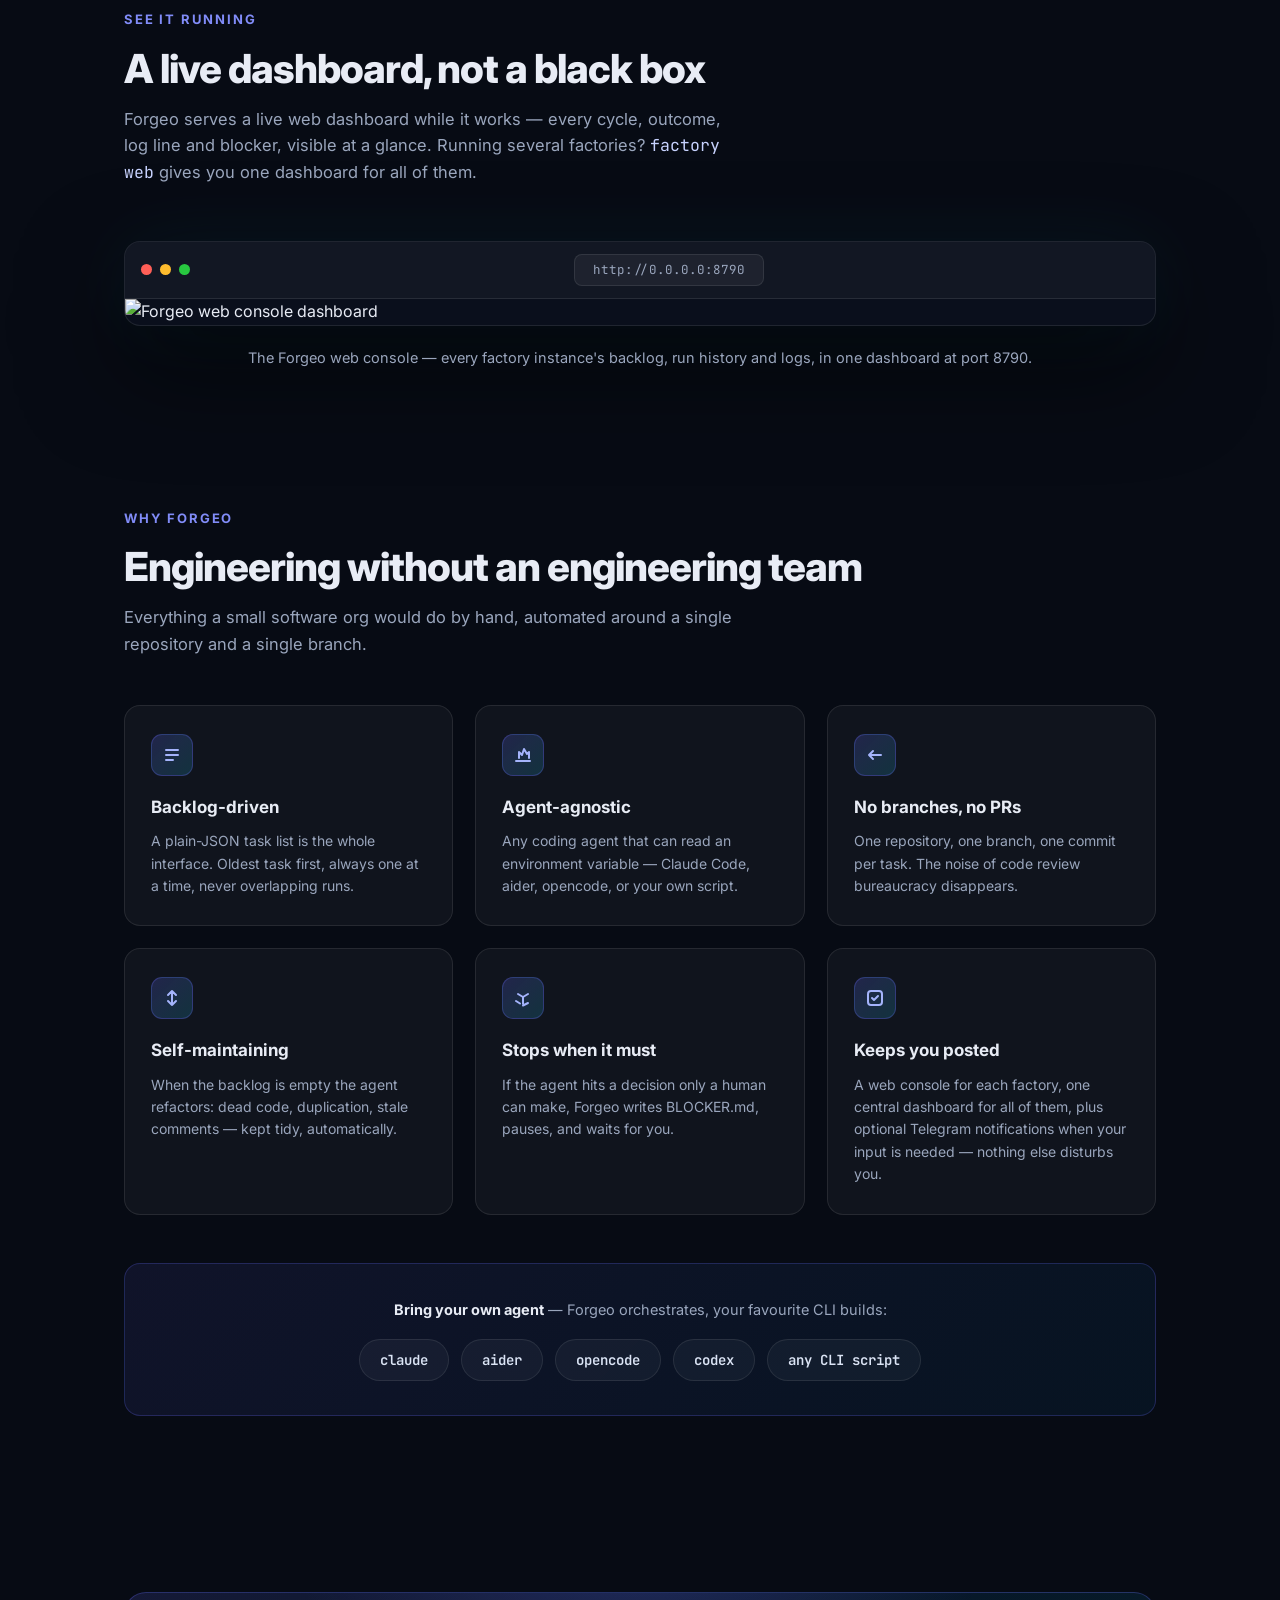
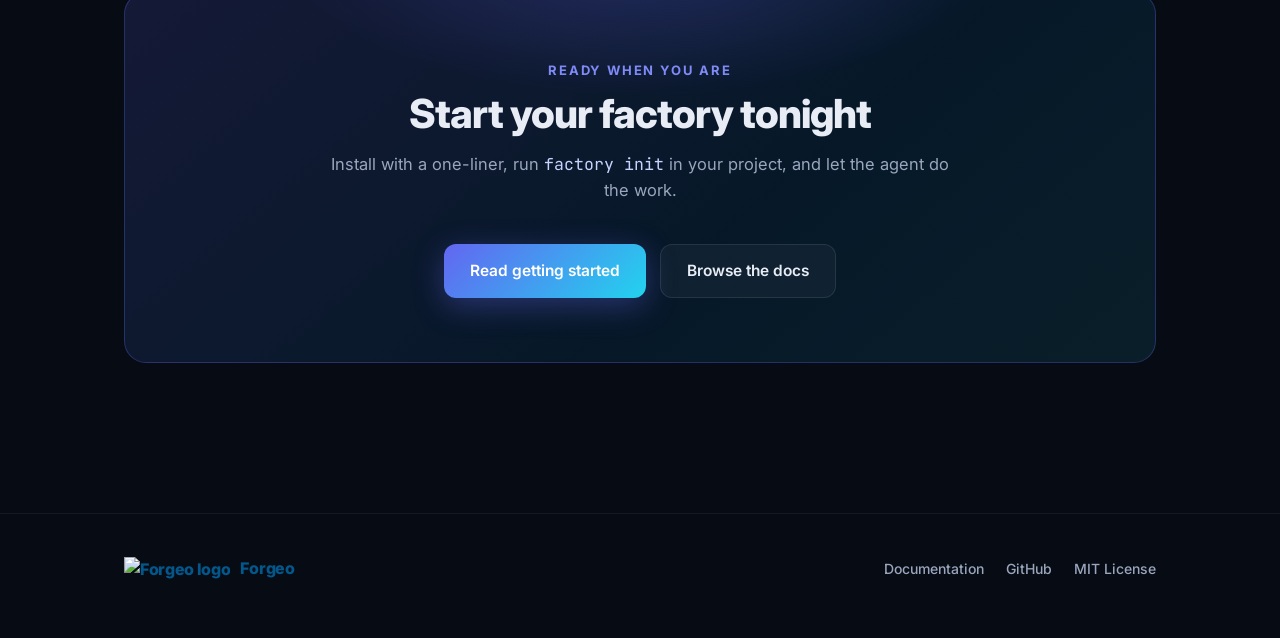
==== commit a625378b: "factory: Consolidate web dashboard into factory web only Daemons no longer bind ports: remove the em" ====
--- a/www/index.html
+++ b/www/index.html
@@ -275,16 +275,16 @@
   <div class="wrap">
     <span class="eyebrow">See it running</span>
     <h2>A live dashboard, not a black box</h2>
-    <p class="sub">Forgeo serves a local web console while it works — every cycle, outcome, log line and blocker, visible at a glance. Running several factories? <code style="font-family:var(--mono);color:#c7d2fe">factory web</code> gives you one dashboard for all of them.</p>
+    <p class="sub">Forgeo serves a live web dashboard while it works — every cycle, outcome, log line and blocker, visible at a glance. Running several factories? <code style="font-family:var(--mono);color:#c7d2fe">factory web</code> gives you one dashboard for all of them.</p>
     <div class="shot-wrap">
       <div class="browser">
         <div class="browser-bar">
           <span class="dot-x"></span><span class="dot-y"></span><span class="dot-z"></span>
-          <span class="url-pill">http://127.0.0.1:8787</span>
+          <span class="url-pill">http://0.0.0.0:8790</span>
         </div>
         <img src="/img/console.png" alt="Forgeo web console dashboard">
       </div>
-      <p class="shot-caption">The Forgeo web console — backlog status, run history and logs, served locally at port 8787.</p>
+      <p class="shot-caption">The Forgeo web console — every factory instance's backlog, run history and logs, in one dashboard at port 8790.</p>
     </div>
   </div>
 </section>
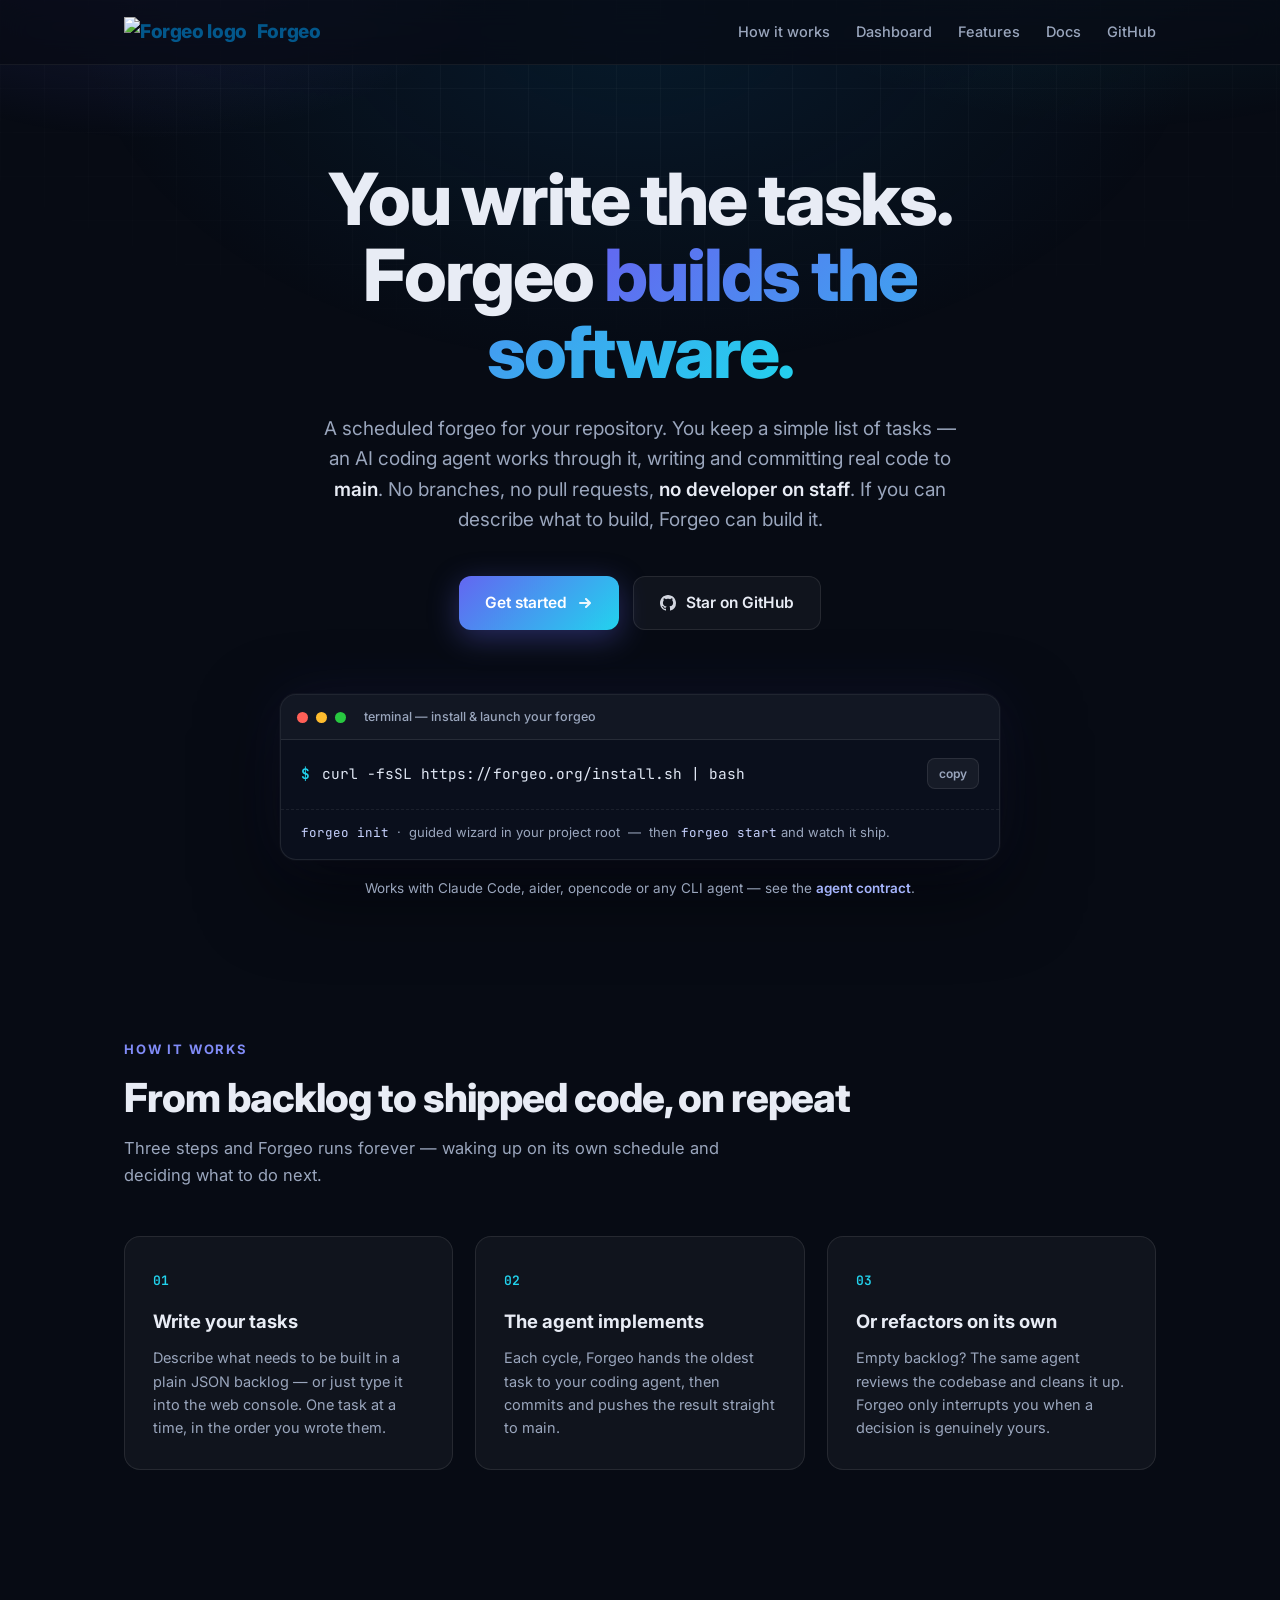
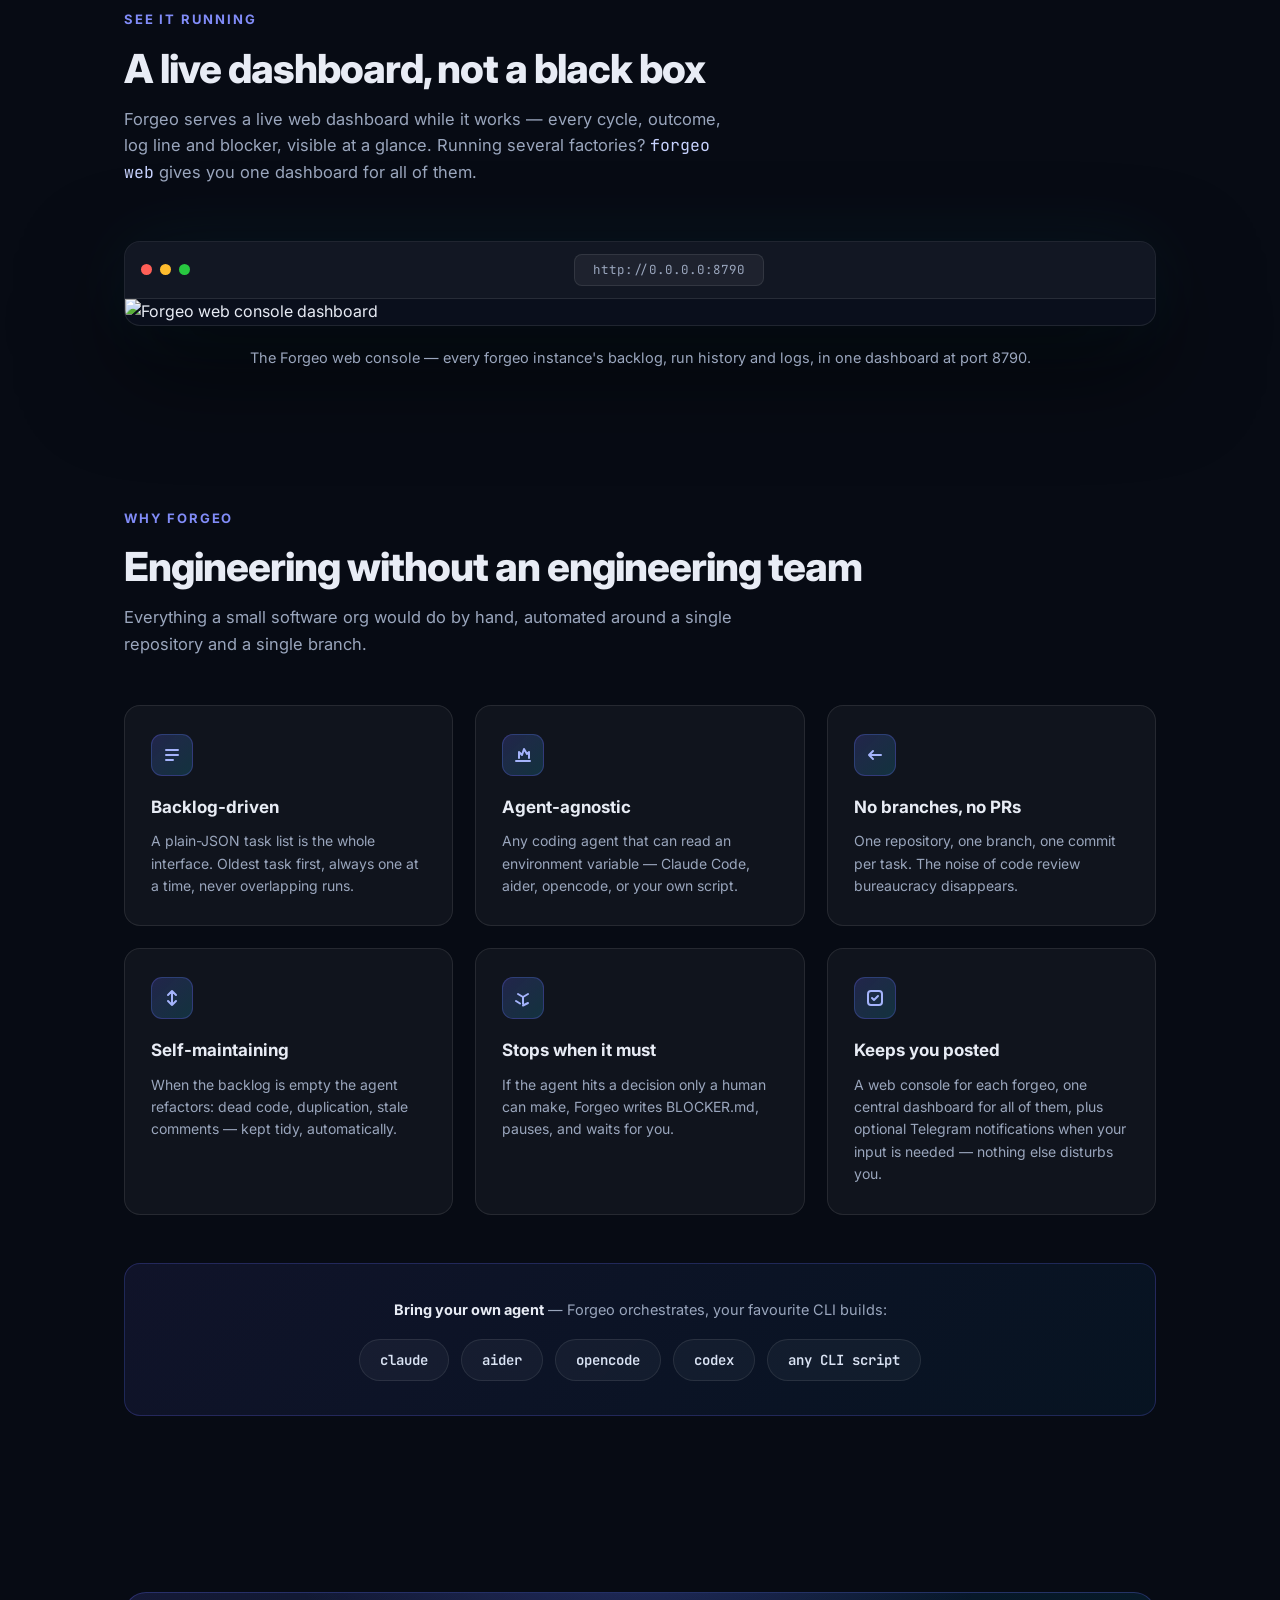
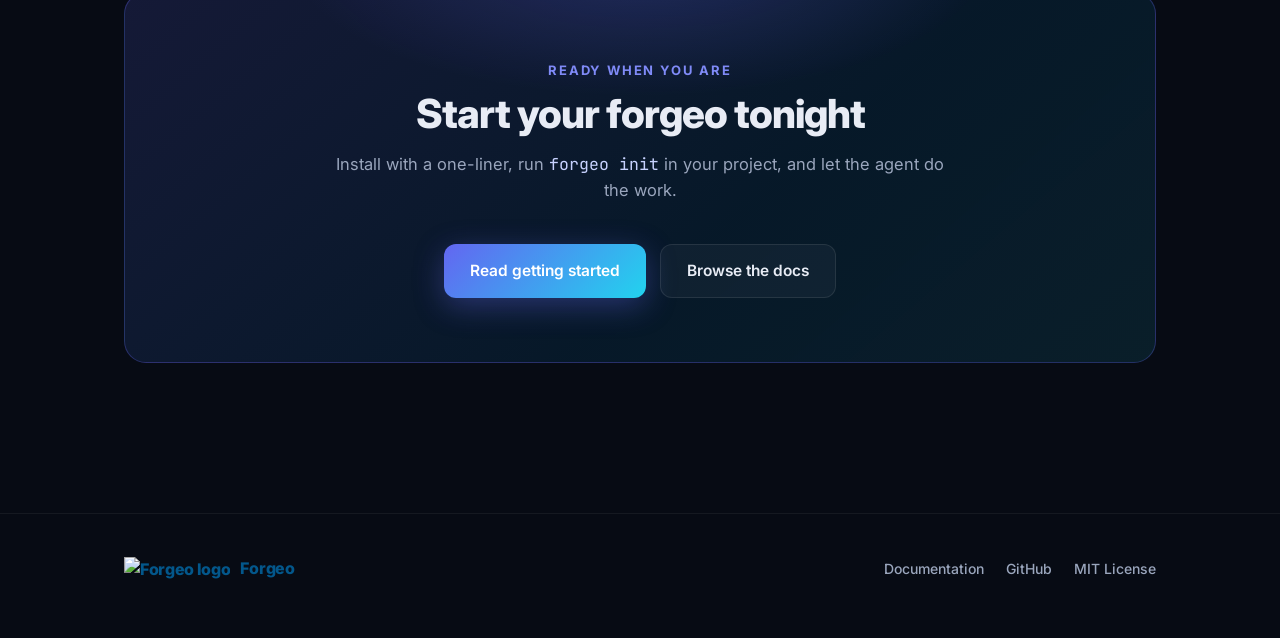
==== commit 5decdf2a: "forgeo: rename everything from factory to forgeo" ====
--- a/www/index.html
+++ b/www/index.html
@@ -3,9 +3,9 @@
 <head>
 <meta charset="utf-8">
 <meta name="viewport" content="width=device-width,initial-scale=1">
-<title>Forgeo — The autonomous software factory</title>
-<meta name="description" content="Forgeo is an autonomous software factory: write your tasks, and an AI coding agent builds, commits, and ships your software — no development team required.">
-<meta property="og:title" content="Forgeo — The autonomous software factory">
+<title>Forgeo — The autonomous software forgeo</title>
+<meta name="description" content="Forgeo is an autonomous software forgeo: write your tasks, and an AI coding agent builds, commits, and ships your software — no development team required.">
+<meta property="og:title" content="Forgeo — The autonomous software forgeo">
 <meta property="og:description" content="Turn a backlog into shipped software. An AI agent does the building; Forgeo does the managing. No development team required.">
 <meta property="og:type" content="website">
 <meta property="og:image" content="/img/console.png">
@@ -208,7 +208,7 @@
   <div class="wrap">
     <h1>You write the tasks.<br>Forgeo <span class="grad">builds the software.</span></h1>
     <p class="lead">
-      A scheduled factory for your repository. You keep a simple list of tasks —
+      A scheduled forgeo for your repository. You keep a simple list of tasks —
       an AI coding agent works through it, writing and committing real code to
       <strong>main</strong>. No branches, no pull requests, <strong>no developer on
       staff</strong>. If you can describe what to build, Forgeo can build it.
@@ -228,7 +228,7 @@
       <div class="term">
         <div class="term-bar">
           <span class="dot-x"></span><span class="dot-y"></span><span class="dot-z"></span>
-          <span class="term-title">terminal — install &amp; launch your factory</span>
+          <span class="term-title">terminal — install &amp; launch your forgeo</span>
         </div>
         <div class="term-body">
           <div class="cmd">
@@ -238,7 +238,7 @@
           </div>
         </div>
         <div class="term-foot">
-          <code>factory init</code> &nbsp;·&nbsp; guided wizard in your project root &nbsp;—&nbsp; then <code>factory start</code> and watch it ship.
+          <code>forgeo init</code> &nbsp;·&nbsp; guided wizard in your project root &nbsp;—&nbsp; then <code>forgeo start</code> and watch it ship.
         </div>
       </div>
       <p class="hint">Works with Claude Code, aider, opencode or any CLI agent — see the <a href="/docs/agent-contract/">agent contract</a>.</p>
@@ -275,7 +275,7 @@
   <div class="wrap">
     <span class="eyebrow">See it running</span>
     <h2>A live dashboard, not a black box</h2>
-    <p class="sub">Forgeo serves a live web dashboard while it works — every cycle, outcome, log line and blocker, visible at a glance. Running several factories? <code style="font-family:var(--mono);color:#c7d2fe">factory web</code> gives you one dashboard for all of them.</p>
+    <p class="sub">Forgeo serves a live web dashboard while it works — every cycle, outcome, log line and blocker, visible at a glance. Running several factories? <code style="font-family:var(--mono);color:#c7d2fe">forgeo web</code> gives you one dashboard for all of them.</p>
     <div class="shot-wrap">
       <div class="browser">
         <div class="browser-bar">
@@ -284,7 +284,7 @@
         </div>
         <img src="/img/console.png" alt="Forgeo web console dashboard">
       </div>
-      <p class="shot-caption">The Forgeo web console — every factory instance's backlog, run history and logs, in one dashboard at port 8790.</p>
+      <p class="shot-caption">The Forgeo web console — every forgeo instance's backlog, run history and logs, in one dashboard at port 8790.</p>
     </div>
   </div>
 </section>
@@ -335,7 +335,7 @@
           <svg width="20" height="20" viewBox="0 0 20 20" fill="none"><rect x="3" y="3" width="14" height="14" rx="3" stroke="#a5b4fc" stroke-width="2"/><path d="M7 10l2 2 4-4" stroke="#a5b4fc" stroke-width="2" stroke-linecap="round" stroke-linejoin="round"/></svg>
         </div>
         <h3>Keeps you posted</h3>
-        <p>A web console for each factory, one central dashboard for all of them, plus optional Telegram notifications when your input is needed — nothing else disturbs you.</p>
+        <p>A web console for each forgeo, one central dashboard for all of them, plus optional Telegram notifications when your input is needed — nothing else disturbs you.</p>
       </div>
     </div>
 
@@ -356,8 +356,8 @@
   <div class="wrap">
     <div class="cta-box">
       <span class="eyebrow">Ready when you are</span>
-      <h2>Start your factory tonight</h2>
-      <p class="sub">Install with a one-liner, run <code style="font-family:var(--mono);color:#c7d2fe">factory init</code> in your project, and let the agent do the work.</p>
+      <h2>Start your forgeo tonight</h2>
+      <p class="sub">Install with a one-liner, run <code style="font-family:var(--mono);color:#c7d2fe">forgeo init</code> in your project, and let the agent do the work.</p>
       <div class="cta">
         <a class="btn btn-primary" href="/docs/getting-started/">Read getting started</a>
         <a class="btn btn-secondary" href="/docs/">Browse the docs</a>
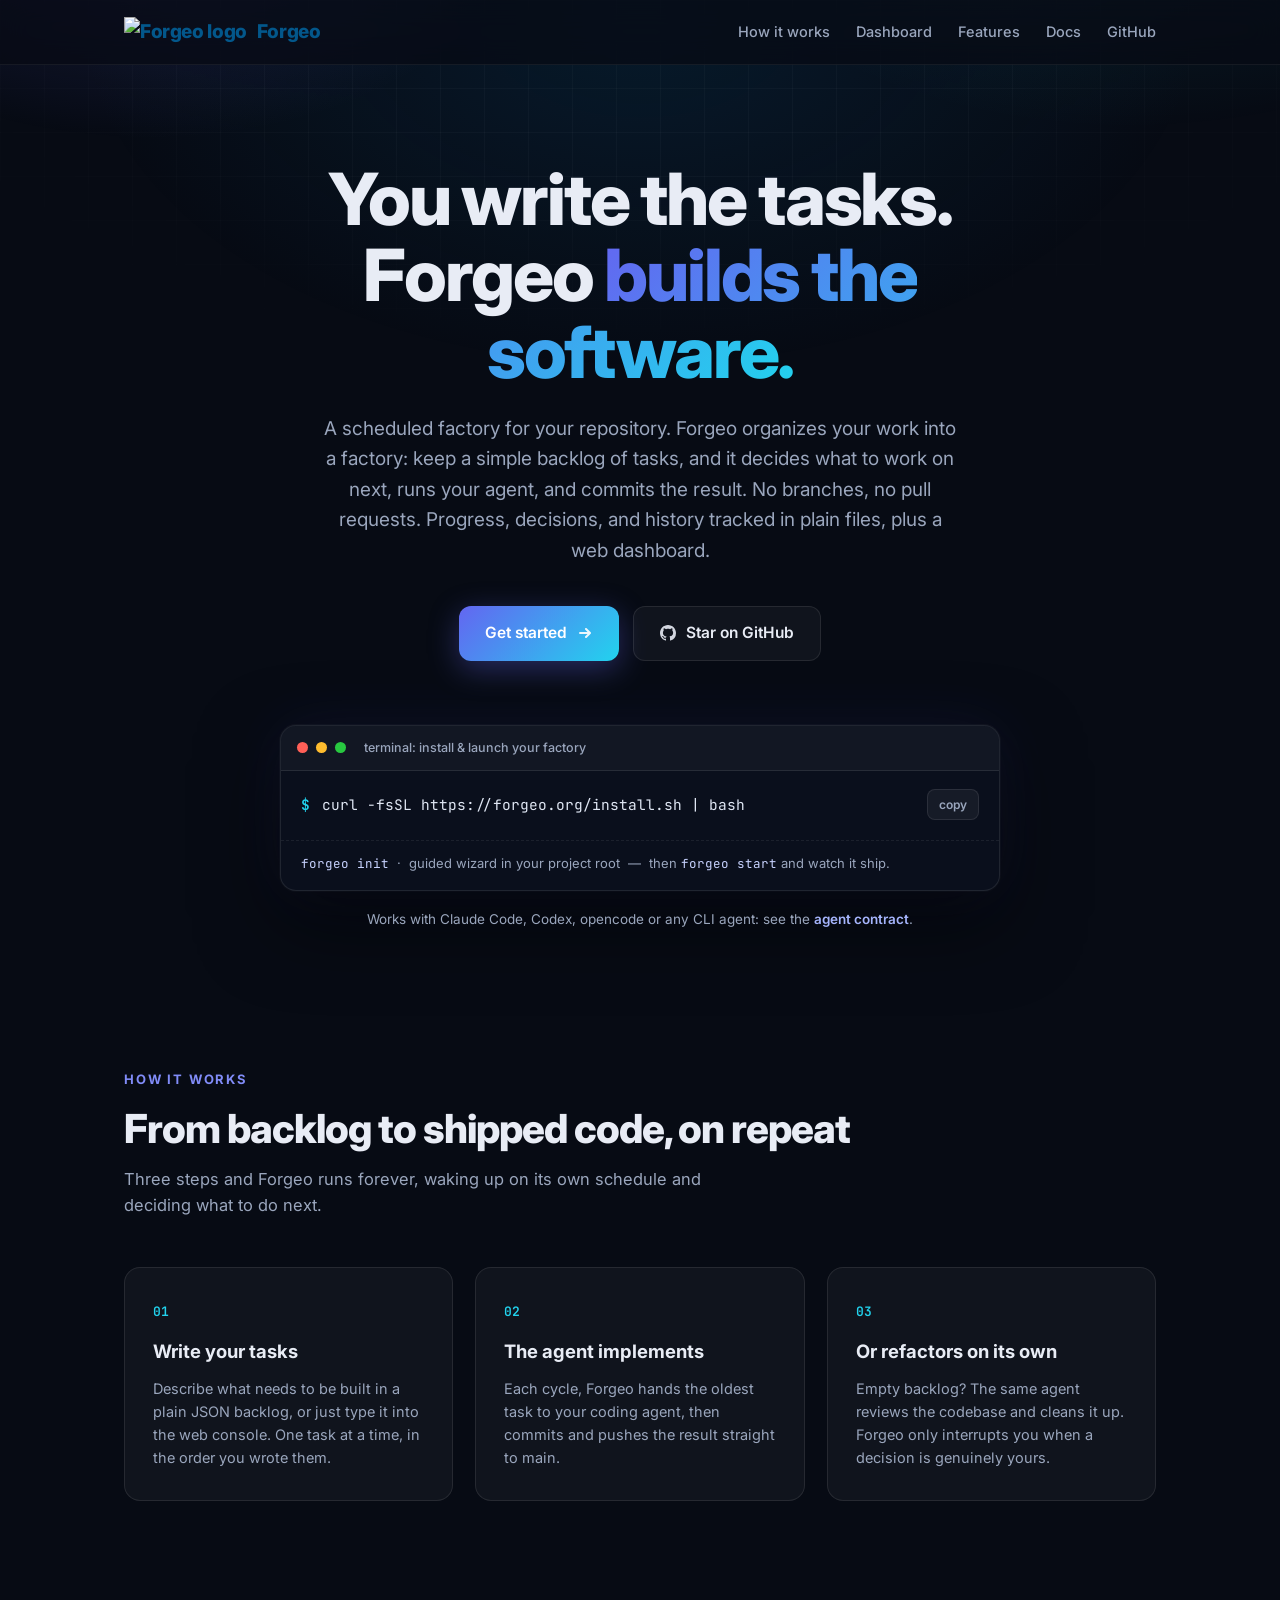
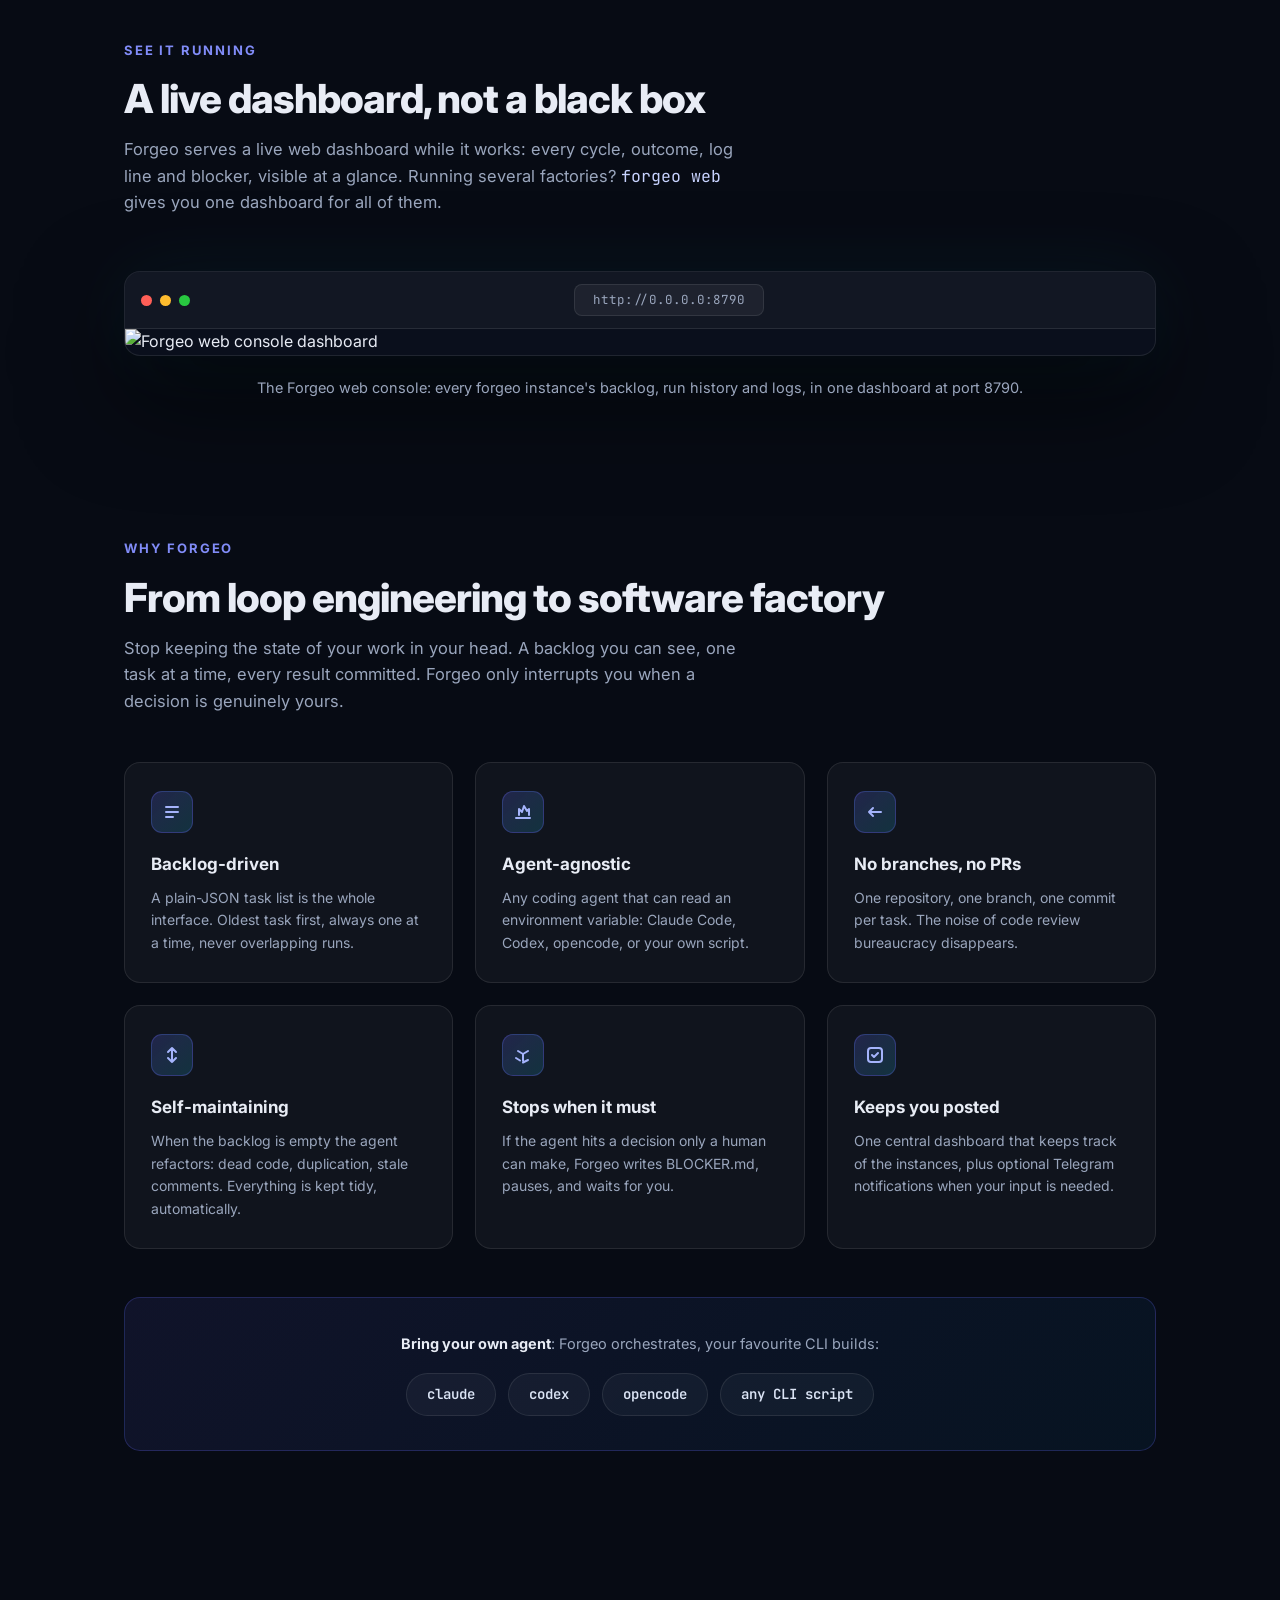
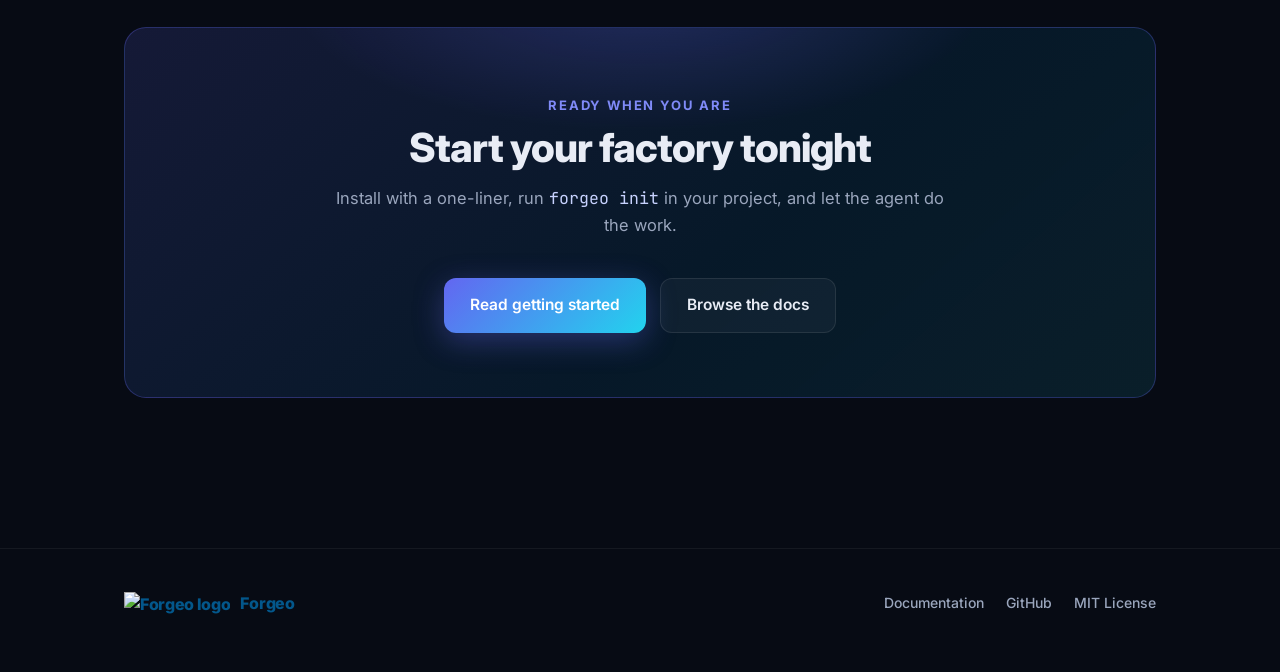
==== commit 2108ad47: "updated readme and docs" ====
--- a/www/index.html
+++ b/www/index.html
@@ -3,10 +3,10 @@
 <head>
 <meta charset="utf-8">
 <meta name="viewport" content="width=device-width,initial-scale=1">
-<title>Forgeo — The autonomous software forgeo</title>
-<meta name="description" content="Forgeo is an autonomous software forgeo: write your tasks, and an AI coding agent builds, commits, and ships your software — no development team required.">
-<meta property="og:title" content="Forgeo — The autonomous software forgeo">
-<meta property="og:description" content="Turn a backlog into shipped software. An AI agent does the building; Forgeo does the managing. No development team required.">
+<title>Forgeo — The software factory for your coding agent</title>
+<meta name="description" content="Forgeo is a software factory for your coding agent: organize your work in a structured backlog and Forgeo runs your agent on each task, committing the results.">
+<meta property="og:title" content="Forgeo: The software factory for your coding agent">
+<meta property="og:description" content="Turn a backlog into shipped software. An AI agent does the building; Forgeo organizes the work, tracks progress, and commits the results.">
 <meta property="og:type" content="website">
 <meta property="og:image" content="/img/console.png">
 <link rel="icon" href="/img/logo.png">
@@ -208,10 +208,11 @@
   <div class="wrap">
     <h1>You write the tasks.<br>Forgeo <span class="grad">builds the software.</span></h1>
     <p class="lead">
-      A scheduled forgeo for your repository. You keep a simple list of tasks —
-      an AI coding agent works through it, writing and committing real code to
-      <strong>main</strong>. No branches, no pull requests, <strong>no developer on
-      staff</strong>. If you can describe what to build, Forgeo can build it.
+      A scheduled factory for your repository. Forgeo organizes your work into a factory:
+      keep a simple backlog of tasks, and it decides what to work on next, runs
+      your agent, and commits the result. No branches,
+      no pull requests. Progress, decisions, and history tracked in plain
+      files, plus a web dashboard.
     </p>
     <div class="cta">
       <a class="btn btn-primary" href="/docs/getting-started/">
@@ -228,7 +229,7 @@
       <div class="term">
         <div class="term-bar">
           <span class="dot-x"></span><span class="dot-y"></span><span class="dot-z"></span>
-          <span class="term-title">terminal — install &amp; launch your forgeo</span>
+          <span class="term-title">terminal: install &amp; launch your factory</span>
         </div>
         <div class="term-body">
           <div class="cmd">
@@ -241,7 +242,7 @@
           <code>forgeo init</code> &nbsp;·&nbsp; guided wizard in your project root &nbsp;—&nbsp; then <code>forgeo start</code> and watch it ship.
         </div>
       </div>
-      <p class="hint">Works with Claude Code, aider, opencode or any CLI agent — see the <a href="/docs/agent-contract/">agent contract</a>.</p>
+      <p class="hint">Works with Claude Code, Codex, opencode or any CLI agent: see the <a href="/docs/agent-contract/">agent contract</a>.</p>
     </div>
   </div>
 </header>
@@ -250,12 +251,12 @@
   <div class="wrap">
     <span class="eyebrow">How it works</span>
     <h2>From backlog to shipped code, on repeat</h2>
-    <p class="sub">Three steps and Forgeo runs forever — waking up on its own schedule and deciding what to do next.</p>
+    <p class="sub">Three steps and Forgeo runs forever, waking up on its own schedule and deciding what to do next.</p>
     <div class="steps">
       <div class="step">
         <span class="step-num">01</span>
         <h3>Write your tasks</h3>
-        <p>Describe what needs to be built in a plain JSON backlog — or just type it into the web console. One task at a time, in the order you wrote them.</p>
+        <p>Describe what needs to be built in a plain JSON backlog, or just type it into the web console. One task at a time, in the order you wrote them.</p>
       </div>
       <div class="step">
         <span class="step-num">02</span>
@@ -275,7 +276,7 @@
   <div class="wrap">
     <span class="eyebrow">See it running</span>
     <h2>A live dashboard, not a black box</h2>
-    <p class="sub">Forgeo serves a live web dashboard while it works — every cycle, outcome, log line and blocker, visible at a glance. Running several factories? <code style="font-family:var(--mono);color:#c7d2fe">forgeo web</code> gives you one dashboard for all of them.</p>
+    <p class="sub">Forgeo serves a live web dashboard while it works: every cycle, outcome, log line and blocker, visible at a glance. Running several factories? <code style="font-family:var(--mono);color:#c7d2fe">forgeo web</code> gives you one dashboard for all of them.</p>
     <div class="shot-wrap">
       <div class="browser">
         <div class="browser-bar">
@@ -284,7 +285,7 @@
         </div>
         <img src="/img/console.png" alt="Forgeo web console dashboard">
       </div>
-      <p class="shot-caption">The Forgeo web console — every forgeo instance's backlog, run history and logs, in one dashboard at port 8790.</p>
+      <p class="shot-caption">The Forgeo web console: every forgeo instance's backlog, run history and logs, in one dashboard at port 8790.</p>
     </div>
   </div>
 </section>
@@ -292,8 +293,8 @@
 <section id="features">
   <div class="wrap">
     <span class="eyebrow">Why Forgeo</span>
-    <h2>Engineering without an engineering team</h2>
-    <p class="sub">Everything a small software org would do by hand, automated around a single repository and a single branch.</p>
+    <h2>From loop engineering to software factory</h2>
+    <p class="sub">Stop keeping the state of your work in your head. A backlog you can see, one task at a time, every result committed. Forgeo only interrupts you when a decision is genuinely yours.</p>
     <div class="feats">
       <div class="feat">
         <div class="feat-icon">
@@ -307,7 +308,7 @@
           <svg width="20" height="20" viewBox="0 0 20 20" fill="none"><path d="M3 16h14M6 13V7l3 3 2-6 3 5 2-2v6" stroke="#a5b4fc" stroke-width="2" stroke-linecap="round" stroke-linejoin="round"/></svg>
         </div>
         <h3>Agent-agnostic</h3>
-        <p>Any coding agent that can read an environment variable — Claude Code, aider, opencode, or your own script.</p>
+        <p>Any coding agent that can read an environment variable: Claude Code, Codex, opencode, or your own script.</p>
       </div>
       <div class="feat">
         <div class="feat-icon">
@@ -321,7 +322,7 @@
           <svg width="20" height="20" viewBox="0 0 20 20" fill="none"><path d="M10 3v14M10 3L6 7M10 3l4 4M10 17l-4-4M10 17l4-4" stroke="#a5b4fc" stroke-width="2" stroke-linecap="round" stroke-linejoin="round"/></svg>
         </div>
         <h3>Self-maintaining</h3>
-        <p>When the backlog is empty the agent refactors: dead code, duplication, stale comments — kept tidy, automatically.</p>
+        <p>When the backlog is empty the agent refactors: dead code, duplication, stale comments. Everything is kept tidy, automatically.</p>
       </div>
       <div class="feat">
         <div class="feat-icon">
@@ -335,17 +336,16 @@
           <svg width="20" height="20" viewBox="0 0 20 20" fill="none"><rect x="3" y="3" width="14" height="14" rx="3" stroke="#a5b4fc" stroke-width="2"/><path d="M7 10l2 2 4-4" stroke="#a5b4fc" stroke-width="2" stroke-linecap="round" stroke-linejoin="round"/></svg>
         </div>
         <h3>Keeps you posted</h3>
-        <p>A web console for each forgeo, one central dashboard for all of them, plus optional Telegram notifications when your input is needed — nothing else disturbs you.</p>
+        <p>One central dashboard that keeps track of the instances, plus optional Telegram notifications when your input is needed.</p>
       </div>
     </div>
 
     <div class="agents">
-      <p><strong style="color:var(--text)">Bring your own agent</strong> — Forgeo orchestrates, your favourite CLI builds:</p>
+      <p><strong style="color:var(--text)">Bring your own agent</strong>: Forgeo orchestrates, your favourite CLI builds:</p>
       <div class="agent-chips">
         <span class="chip">claude</span>
-        <span class="chip">aider</span>
+        <span class="chip">codex</span>
         <span class="chip">opencode</span>
-        <span class="chip">codex</span>
         <span class="chip">any CLI script</span>
       </div>
     </div>
@@ -356,7 +356,7 @@
   <div class="wrap">
     <div class="cta-box">
       <span class="eyebrow">Ready when you are</span>
-      <h2>Start your forgeo tonight</h2>
+      <h2>Start your factory tonight</h2>
       <p class="sub">Install with a one-liner, run <code style="font-family:var(--mono);color:#c7d2fe">forgeo init</code> in your project, and let the agent do the work.</p>
       <div class="cta">
         <a class="btn btn-primary" href="/docs/getting-started/">Read getting started</a>
